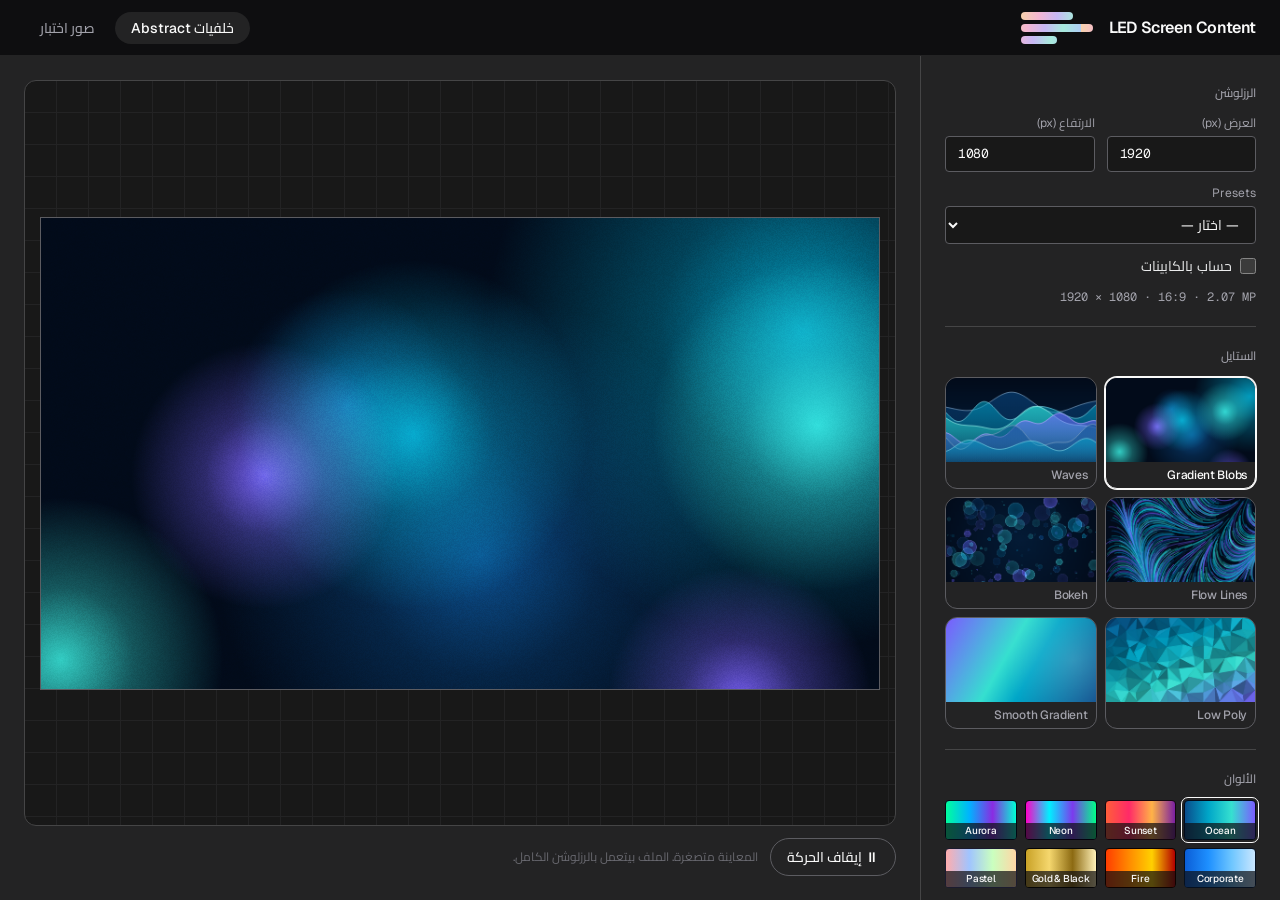
==== abstract.html @ a1a81a91 "Add home page with tool picker, and logo/text motion in videos New index.html in the console theme: " ====
<!doctype html>
<html lang="ar" dir="rtl">
<head>
  <meta charset="utf-8">
  <meta name="viewport" content="width=device-width, initial-scale=1">
  <title>LED Abstract Backgrounds</title>
  <meta name="description" content="خلفيات Abstract صور وفيديو لشاشات الإيفنتات بأي رزلوشن">
  <link rel="preconnect" href="https://fonts.googleapis.com">
  <link rel="preconnect" href="https://fonts.gstatic.com" crossorigin>
  <link rel="stylesheet" href="https://fonts.googleapis.com/css2?family=Almarai:wght@400;700;800&family=Cairo:wght@400;500;600;700;900&family=Geist:wght@400;500;600;700&family=Geist+Mono:wght@400;500&family=Montserrat:wght@400;700;900&family=Tajawal:wght@400;700;900&display=swap">
  <link rel="stylesheet" href="style.css">
</head>
<body>
  <header class="topbar">
    <a class="brand" href="index.html" aria-label="الصفحة الرئيسية">
      <h1>LED Screen Content</h1>
      <span class="aurora" aria-hidden="true"><i></i><i></i><i></i></span>
    </a>
    <nav class="tabs" aria-label="الأقسام">
      <a href="abstract.html" aria-current="page">خلفيات Abstract</a>
      <a href="test-pattern.html" id="otherTab">صور اختبار</a>
    </nav>
  </header>

  <main class="layout">
    <aside class="panel" id="controls">

      <section>
        <h2>الرزلوشن</h2>
        <div class="row">
          <label>العرض (px)<input type="number" id="w" min="1" step="1" value="1920"></label>
          <label>الارتفاع (px)<input type="number" id="h" min="1" step="1" value="1080"></label>
        </div>
        <label>Presets<select id="preset"></select></label>
        <label class="check"><input type="checkbox" id="cabOn"> حساب بالكابينات</label>
        <div id="cabFields" class="cab-fields" hidden>
          <div class="row">
            <label>عدد الأعمدة<input type="number" id="cabCols" min="1" value="12"></label>
            <label>عدد الصفوف<input type="number" id="cabRows" min="1" value="4"></label>
          </div>
          <div class="row">
            <label>عرض الكابينة (px)<input type="number" id="cabW" min="1" value="128"></label>
            <label>ارتفاع الكابينة (px)<input type="number" id="cabH" min="1" value="128"></label>
          </div>
        </div>
        <p class="meta" id="meta"></p>
        <p class="warn" id="warn" hidden></p>
      </section>

      <section>
        <h2>الستايل</h2>
        <div class="styles" id="styles"></div>
      </section>

      <section>
        <h2>الألوان</h2>
        <div class="palettes" id="palettes"></div>
        <div class="colors" id="colors" dir="ltr">
          <input type="color" data-i="0" aria-label="لون الخلفية" title="الخلفية">
          <input type="color" data-i="1" aria-label="لون 1">
          <input type="color" data-i="2" aria-label="لون 2">
          <input type="color" data-i="3" aria-label="لون 3">
          <input type="color" data-i="4" aria-label="لون 4">
        </div>
        <p class="note">أول لون هو الخلفية.</p>
      </section>

      <section>
        <h2>الشكل</h2>
        <button type="button" id="reseed" class="ghost wide">🎲 شكل جديد</button>
        <label>الكثافة
          <input type="range" id="density" min="0" max="1" step="0.05" value="0.5">
        </label>
        <label class="check"><input type="checkbox" id="grain" checked> Grain خفيف (بيقلل الـ banding على الشاشة)</label>
      </section>

      <section>
        <h2>لوجو الشركة</h2>
        <label class="drop" id="logoDrop">
          <input type="file" id="logoFile" accept=".svg,.png,.webp,.jpg,.jpeg,image/svg+xml,image/png,image/webp,image/jpeg">
          <span id="logoDropText">اختار ملف SVG أو PNG، أو اسحبه هنا</span>
        </label>
        <div id="logoControls" hidden>
          <div class="logo-head">
            <img id="logoThumb" alt="">
            <div class="grow">
              <div id="logoName" class="logo-name"></div>
              <div id="logoPx" class="note"></div>
            </div>
            <button type="button" id="logoRemove" class="ghost small">إزالة</button>
          </div>
          <p class="warn" id="logoWarn" hidden></p>
          <label>الحجم (من ارتفاع الشاشة) <output id="logoSizeOut"></output>
            <input type="range" id="logoSize" min="0.03" max="1" step="0.01" value="0.25">
          </label>
          <div class="pos-wrap">
            <div class="pos-grid" id="logoPos" dir="ltr" role="group" aria-label="مكان اللوجو">
              <button type="button" data-a="tl" aria-label="فوق شمال">↖</button>
              <button type="button" data-a="t" aria-label="فوق">↑</button>
              <button type="button" data-a="tr" aria-label="فوق يمين">↗</button>
              <button type="button" data-a="l" aria-label="شمال">←</button>
              <button type="button" data-a="c" aria-label="النص">●</button>
              <button type="button" data-a="r" aria-label="يمين">→</button>
              <button type="button" data-a="bl" aria-label="تحت شمال">↙</button>
              <button type="button" data-a="b" aria-label="تحت">↓</button>
              <button type="button" data-a="br" aria-label="تحت يمين">↘</button>
            </div>
            <p class="note">اختار مكان، أو اسحب اللوجو بالماوس على المعاينة.</p>
          </div>
          <label>البعد عن الحافة
            <input type="range" id="logoMargin" min="0" max="0.25" step="0.005" value="0.05">
          </label>
          <label>الشفافية
            <input type="range" id="logoOpacity" min="0.1" max="1" step="0.05" value="1">
          </label>
          <label>الحركة في الفيديو<select id="logoAnim"></select></label>
        </div>
      </section>

      <section>
        <h2>اسم الإيفنت</h2>
        <label>النص الرئيسي<input type="text" id="textTitle" maxlength="200" placeholder="مثال: ملتقى الابتكار 2026"></label>
        <label>سطر تاني (اختياري)<input type="text" id="textSub" maxlength="200" placeholder="مثال: القاهرة · 20 نوفمبر"></label>
        <div id="textOptions" hidden>
          <div class="row">
            <label>الخط<select id="textFont"></select></label>
            <label>السُمك
              <select id="textWeight">
                <option value="400">عادي</option>
                <option value="700" selected>Bold</option>
                <option value="900">Black</option>
              </select>
            </label>
          </div>
          <label>الحجم (من ارتفاع الشاشة) <output id="textSizeOut"></output>
            <input type="range" id="textSize" min="0.02" max="0.6" step="0.005" value="0.12">
          </label>
          <div class="pos-wrap">
            <div class="pos-grid" id="textPos" dir="ltr" role="group" aria-label="مكان النص">
              <button type="button" data-a="tl" aria-label="فوق شمال">↖</button>
              <button type="button" data-a="t" aria-label="فوق">↑</button>
              <button type="button" data-a="tr" aria-label="فوق يمين">↗</button>
              <button type="button" data-a="l" aria-label="شمال">←</button>
              <button type="button" data-a="c" aria-label="النص">●</button>
              <button type="button" data-a="r" aria-label="يمين">→</button>
              <button type="button" data-a="bl" aria-label="تحت شمال">↙</button>
              <button type="button" data-a="b" aria-label="تحت">↓</button>
              <button type="button" data-a="br" aria-label="تحت يمين">↘</button>
            </div>
            <p class="note">اختار مكان، أو اسحب النص بالماوس على المعاينة.</p>
          </div>
          <label>البعد عن الحافة
            <input type="range" id="textMargin" min="0" max="0.25" step="0.005" value="0.05">
          </label>
          <div class="row text-row">
            <label class="inline">اللون <input type="color" id="textColor" value="#ffffff"></label>
            <label class="check"><input type="checkbox" id="textShadow" checked> ظل خفيف</label>
          </div>
          <label>الحركة في الفيديو<select id="textAnim"></select></label>
          <p class="note">الحركة بتظهر في الفيديو وفي المعاينة وهي شغالة. الصورة PNG بتطلع من غير حركة.</p>
        </div>
      </section>

      <section>
        <h2>الحركة (للفيديو)</h2>
        <label>السرعة
          <input type="range" id="speed" min="1" max="4" step="1" value="1">
        </label>
        <div class="row">
          <label>المدة
            <select id="secs">
              <option value="10">10 ثواني</option>
              <option value="15">15 ثانية</option>
              <option value="30" selected>30 ثانية</option>
              <option value="60">60 ثانية</option>
            </select>
          </label>
          <label>FPS
            <select id="fps">
              <option>25</option>
              <option selected>30</option>
              <option>50</option>
              <option>60</option>
            </select>
          </label>
        </div>
        <p class="note">الفيديو بيلف loop من غير قطع: آخر فريم بيكمّل على أول فريم.</p>
      </section>

      <section class="actions">
        <button type="button" id="dlPng" class="primary">تحميل صورة PNG</button>
        <button type="button" id="dlMp4" class="primary alt">تحميل فيديو MP4</button>
        <p class="warn" id="logoWarnShort" hidden></p>
        <p class="note" id="videoInfo"></p>
        <div class="progress" id="progress" hidden>
          <div class="bar"><span id="bar"></span></div>
          <div class="row">
            <span id="progressText" class="grow"></span>
            <button type="button" id="cancel" class="ghost">إلغاء</button>
          </div>
        </div>
        <p class="status" id="status" role="status"></p>
      </section>
    </aside>

    <section class="stage">
      <div class="canvas-wrap" id="wrap">
        <canvas id="canvas" dir="ltr"></canvas>
      </div>
      <div class="stage-bar">
        <button type="button" id="play" class="ghost">⏸ إيقاف الحركة</button>
        <span class="hint" id="hint">المعاينة متصغرة. الملف بيتعمل بالرزلوشن الكامل.</span>
      </div>
    </section>
  </main>

  <script src="save.js"></script>
  <script src="vendor/mp4-muxer.js"></script>
  <script src="generators.js"></script>
  <script src="logo.js"></script>
  <script src="text.js"></script>
  <script src="anim.js"></script>
  <script src="video.js"></script>
  <script src="abstract.js"></script>
</body>
</html>
---- style.css ----
/* Midnight console theme: one dark-gray world, white as the only action colour,
   hairline borders for structure, and the aurora gradient as pure decoration. */
:root {
  /* colours */
  --color-console-charcoal: #232324;
  --color-bone-white: #fafafa;
  --color-true-black: #000000;
  --color-off-white: #ebeced;
  --color-mute-gray: #a1a1aa;
  --color-wire-gray: #5c5c61;
  --color-recess-black: #181818;
  --color-nav-ink: #0e0e10;
  --color-smoke: #454546;
  --color-ash: #696970;
  --gradient-aurora: linear-gradient(to right, #f6d1ac, #f3b5d2, #c7b8f5, #a7eadc, #afcdf6);

  /* type: Geist for Latin; Arabic glyphs fall back to Cairo */
  --font-sans: "Geist", "Cairo", Inter, system-ui, -apple-system, "Segoe UI", sans-serif;
  --font-mono: "Geist Mono", "Cairo", "JetBrains Mono", ui-monospace, Menlo, Consolas, monospace;
  --tracking: -0.025em;

  /* shape: closed radius scale 4 / 12 / 9999 */
  --radius-sm: 4px;
  --radius-card: 12px;
  --radius-pill: 9999px;
  --shadow-subtle: rgba(0, 0, 0, 0.1) 0px 1px 3px 0px, rgba(0, 0, 0, 0.1) 0px 1px 2px -1px;

  --nav-h: 56px;
  color-scheme: dark;
}

* { box-sizing: border-box; }

html, body { margin: 0; }

body {
  background: var(--color-console-charcoal);
  color: var(--color-bone-white);
  font-family: var(--font-sans);
  font-size: 14px;
  line-height: 20px;
  font-weight: 400;
  min-height: 100vh;
  -webkit-font-smoothing: antialiased;
}

/* Negative tracking only on Latin/numeric text: on Arabic it breaks letter joining. */
.latin, h1, output, .meta, .mono, input[type=number], .style-btn span, .pal-btn span, .pos-grid button {
  letter-spacing: var(--tracking);
  font-feature-settings: "ss01" on, "cv11" on;
}
.mono, .meta { font-family: var(--font-mono); letter-spacing: 0; }

/* ---------- navigation ---------- */
.topbar {
  position: sticky;
  top: 0;
  z-index: 10;
  display: flex;
  align-items: center;
  gap: 16px;
  height: var(--nav-h);
  padding: 0 24px;
  background: var(--color-nav-ink);
  border-bottom: 1px solid var(--color-console-charcoal);
}
.topbar h1 {
  margin: 0;
  font-size: 16px;
  line-height: 24px;
  font-weight: 600;
  white-space: nowrap;
}

/* the one decorative splash of colour: fragmented aurora bars */
.aurora { display: flex; flex-direction: column; gap: 4px; width: 72px; flex: none; }
.aurora i { display: block; height: 8px; border-radius: var(--radius-pill); background: var(--gradient-aurora); background-size: 72px 8px; }
.aurora i:nth-child(1) { width: 52px; }
.aurora i:nth-child(2) { width: 72px; margin-inline-start: 12px; background-position: -12px 0; }
.aurora i:nth-child(3) { width: 36px; margin-inline-start: 24px; background-position: -24px 0; }
[dir=rtl] .aurora i:nth-child(2) { margin-inline-start: 0; margin-inline-end: 12px; }
[dir=rtl] .aurora i:nth-child(3) { margin-inline-start: 0; margin-inline-end: 24px; }
.aurora { direction: ltr; }

.tabs { display: flex; gap: 4px; margin-inline-start: auto; }
.tabs a {
  color: var(--color-mute-gray);
  text-decoration: none;
  padding: 6px 16px;
  border-radius: var(--radius-pill);
  font-size: 14px;
  font-weight: 500;
}
.tabs a:hover { color: var(--color-bone-white); }
.tabs a[aria-current="page"] { color: var(--color-bone-white); background: var(--color-console-charcoal); }
.tabs a:focus-visible { outline: 1px solid var(--color-bone-white); outline-offset: 2px; }

/* ---------- layout ---------- */
.layout {
  display: grid;
  grid-template-columns: 360px 1fr;
  min-height: calc(100vh - var(--nav-h));
}

.panel {
  border-inline-end: 1px solid var(--color-smoke);
  padding: 8px 24px 32px;
  overflow-y: auto;
  max-height: calc(100vh - var(--nav-h));
  position: sticky;
  top: var(--nav-h);
}

section { padding: 20px 0; border-bottom: 1px solid var(--color-smoke); }
section:last-child { border-bottom: 0; }

h2 {
  margin: 0 0 12px;
  font-size: 12px;
  line-height: 18px;
  font-weight: 500;
  color: var(--color-mute-gray);
}
h3 { margin: 20px 0 8px; font-size: 12px; line-height: 18px; color: var(--color-mute-gray); font-weight: 500; }

label { display: block; font-size: 12px; line-height: 18px; color: var(--color-mute-gray); margin-bottom: 12px; }

/* ---------- inputs: recessed into the canvas ---------- */
input[type=number], input[type=text], select {
  display: block;
  width: 100%;
  margin-top: 4px;
  padding: 8px 12px;
  background: var(--color-recess-black);
  color: var(--color-bone-white);
  border: 1px solid var(--color-wire-gray);
  border-radius: var(--radius-sm);
  font: inherit;
  font-size: 14px;
}
input::placeholder { color: var(--color-ash); }
input[type=number] { direction: ltr; text-align: left; font-family: var(--font-mono); font-size: 13px; }
input:focus, select:focus { outline: none; border-color: var(--color-bone-white); }
button:focus-visible, .seg input:focus-visible + span { outline: 1px solid var(--color-bone-white); outline-offset: 2px; }
input:disabled, select:disabled { opacity: .5; }

input[type=range] { width: 100%; margin-top: 8px; accent-color: var(--color-bone-white); }
input[type=range]:disabled { opacity: .35; }
input[type=color] {
  width: 44px; height: 32px; padding: 2px;
  border: 1px solid var(--color-wire-gray);
  border-radius: var(--radius-sm);
  background: var(--color-recess-black);
  cursor: pointer;
}

.row { display: flex; gap: 12px; }
.row > label { flex: 1; }
.row.btns { flex-wrap: wrap; gap: 8px; }
.row.btns input { margin-top: 0; min-width: 0; }
.grow { flex: 1; }

.check { display: flex; align-items: center; gap: 8px; color: var(--color-off-white); cursor: pointer; font-size: 14px; line-height: 20px; }
.check input { margin: 0; accent-color: var(--color-bone-white); width: 16px; height: 16px; }
h2 .check { color: var(--color-mute-gray); font-size: 12px; margin: 0; }
input.tiny { display: inline-block; width: 72px; margin: 0; padding: 4px 8px; }

.inline { display: flex; align-items: center; gap: 12px; margin-top: 12px; }

.cab-fields { transition: opacity .15s; }
.cab-fields.off { opacity: .4; pointer-events: none; }

/* segmented choice (test-pattern backgrounds) */
.seg { display: flex; flex-wrap: wrap; gap: 8px; }
.seg label { margin: 0; }
.seg input { position: absolute; opacity: 0; pointer-events: none; }
.seg span {
  display: inline-block;
  padding: 4px 12px;
  border: 1px solid var(--color-wire-gray);
  border-radius: var(--radius-pill);
  color: var(--color-off-white);
  cursor: pointer;
  font-size: 13px;
}
.seg input:checked + span { background: var(--color-bone-white); border-color: var(--color-bone-white); color: var(--color-true-black); font-weight: 500; }

/* ---------- buttons: pills only ---------- */
button {
  font: inherit;
  font-size: 14px;
  font-weight: 500;
  border-radius: var(--radius-pill);
  padding: 8px 16px;
  cursor: pointer;
  border: 1px solid var(--color-wire-gray);
  background: transparent;
  color: var(--color-bone-white);
}
button:disabled { opacity: .4; cursor: not-allowed; }
button.ghost:hover:not(:disabled) { border-color: var(--color-bone-white); }

button.primary {
  width: 100%;
  padding: 10px 20px;
  background: var(--color-bone-white);
  border-color: var(--color-bone-white);
  color: var(--color-nav-ink);
  box-shadow: var(--shadow-subtle);
}
button.primary.alt {
  margin-top: 8px;
  background: transparent;
  border-color: var(--color-wire-gray);
  color: var(--color-bone-white);
  box-shadow: none;
}
button.primary.alt:hover:not(:disabled) { border-color: var(--color-bone-white); }
.actions .ghost { width: 100%; margin-top: 8px; }
button.wide { width: 100%; margin-bottom: 12px; }
button.small { padding: 4px 12px; font-size: 12px; }

/* full-field colour buttons are content, not chrome: they keep their colours */
.swatches { display: flex; gap: 8px; direction: ltr; }
.swatches button {
  flex: 1;
  padding: 8px 0;
  font-family: var(--font-mono);
  background: var(--c);
  color: var(--color-true-black);
  border-color: var(--color-wire-gray);
}
.swatches button[data-color="#0000ff"],
.swatches button[data-color="#000000"] { color: var(--color-bone-white); }

/* ---------- feedback: weight and contrast, no signal colours ---------- */
.meta { margin: 4px 0 0; color: var(--color-mute-gray); direction: ltr; text-align: right; font-size: 12px; line-height: 18px; }
.note { color: var(--color-ash); font-size: 12px; line-height: 18px; margin: 8px 0 0; }
.warn {
  margin: 12px 0 0;
  padding: 8px 12px;
  background: var(--color-recess-black);
  border: 1px solid var(--color-wire-gray);
  border-radius: var(--radius-sm);
  color: var(--color-off-white);
  font-size: 12px;
  line-height: 18px;
}
.warn.err { border-color: var(--color-bone-white); color: var(--color-bone-white); font-weight: 600; }
.status { min-height: 18px; margin: 12px 0 0; color: var(--color-mute-gray); font-size: 12px; line-height: 18px; word-break: break-all; }
.status.err { color: var(--color-bone-white); font-weight: 600; }

/* ---------- stage with blueprint grid ---------- */
.stage {
  padding: 24px;
  display: flex;
  flex-direction: column;
  min-width: 0;
}
.canvas-wrap {
  flex: 1;
  display: flex;
  align-items: center;
  justify-content: center;
  background-color: var(--color-recess-black);
  background-image:
    linear-gradient(var(--color-console-charcoal) 1px, transparent 1px),
    linear-gradient(90deg, var(--color-console-charcoal) 1px, transparent 1px);
  background-size: 32px 32px;
  background-position: -1px -1px;
  border: 1px solid var(--color-smoke);
  border-radius: var(--radius-card);
  padding: 16px;
  min-height: 300px;
}
canvas {
  display: block;
  max-width: 100%;
  max-height: calc(100vh - 180px);
  width: auto;
  height: auto;
  outline: 1px solid var(--color-wire-gray);
}
#wrap canvas { max-width: none; max-height: none; }
.hint { color: var(--color-ash); font-size: 12px; line-height: 18px; margin: 12px 0 0; text-align: center; }
.stage-bar { display: flex; align-items: center; gap: 12px; margin-top: 12px; flex-wrap: wrap; }
.stage-bar .hint { margin: 0; text-align: start; }

/* ---------- abstract page ---------- */
.styles { display: grid; grid-template-columns: 1fr 1fr; gap: 8px; }
.style-btn {
  padding: 0;
  overflow: hidden;
  display: flex;
  flex-direction: column;
  border: 1px solid var(--color-wire-gray);
  border-radius: var(--radius-card);
  background: var(--color-console-charcoal);
}
.style-btn canvas { display: block; width: 100%; height: auto; aspect-ratio: 16 / 9; outline: none; max-height: none; }
.style-btn span { padding: 4px 8px; font-size: 12px; line-height: 18px; text-align: center; color: var(--color-mute-gray); }
.style-btn:hover:not(:disabled) { border-color: var(--color-mute-gray); }
.style-btn[aria-pressed="true"] { border-color: var(--color-bone-white); box-shadow: 0 0 0 1px var(--color-bone-white); }
.style-btn[aria-pressed="true"] span { color: var(--color-bone-white); font-weight: 500; }

.palettes { display: grid; grid-template-columns: repeat(4, 1fr); gap: 8px; }
.pal-btn {
  height: 40px;
  padding: 0;
  border: 1px solid;
  border-radius: var(--radius-sm);
  position: relative;
  overflow: hidden;
}
.pal-btn span {
  position: absolute;
  inset: auto 0 0 0;
  font-size: 10px;
  line-height: 16px;
  font-weight: 500;
  background: rgba(14, 14, 16, .7);
  color: var(--color-bone-white);
}
.pal-btn[aria-pressed="true"] { outline: 1px solid var(--color-bone-white); outline-offset: 2px; }
.colors { display: flex; gap: 8px; margin-top: 12px; }
.colors input { flex: 1; width: auto; height: 32px; }
.colors input:first-child { flex: 1.4; }

.progress { margin-top: 12px; }
.progress .bar { height: 8px; background: var(--color-recess-black); border: 1px solid var(--color-wire-gray); border-radius: var(--radius-pill); overflow: hidden; }
.progress .bar span { display: block; height: 100%; width: 0; background: var(--color-bone-white); transition: width .2s; }
.progress .row { align-items: center; margin-top: 8px; font-size: 12px; color: var(--color-mute-gray); }
.progress .ghost { width: auto; margin: 0; padding: 4px 12px; }

/* ---------- logo & text overlays ---------- */
.drop {
  display: block;
  position: relative;
  border: 1px dashed var(--color-wire-gray);
  border-radius: var(--radius-card);
  background: var(--color-recess-black);
  padding: 16px 12px;
  text-align: center;
  color: var(--color-off-white);
  font-size: 14px;
  cursor: pointer;
  margin-bottom: 12px;
}
.drop:hover, .drop.over { border-color: var(--color-bone-white); }
.drop input { position: absolute; inset: 0; opacity: 0; cursor: pointer; width: 100%; }
.drop:focus-within { outline: 1px solid var(--color-bone-white); outline-offset: 2px; }
.logo-head { display: flex; align-items: center; gap: 12px; margin-bottom: 12px; }
.logo-head img {
  width: 56px; height: 40px; object-fit: contain;
  background: repeating-conic-gradient(var(--color-smoke) 0% 25%, var(--color-console-charcoal) 0% 50%) 50% / 8px 8px;
  border-radius: var(--radius-sm);
  border: 1px solid var(--color-wire-gray);
}
.logo-name { font-size: 13px; line-height: 20px; word-break: break-all; }
output { color: var(--color-bone-white); direction: ltr; unicode-bidi: isolate; font-family: var(--font-mono); font-size: 12px; }

.pos-wrap { display: flex; gap: 12px; align-items: center; margin-bottom: 12px; }
.pos-grid { display: grid; grid-template-columns: repeat(3, 32px); gap: 4px; flex: none; }
.pos-grid button {
  padding: 0;
  height: 28px;
  font-size: 13px;
  line-height: 1;
  border-radius: var(--radius-sm);
  color: var(--color-mute-gray);
  background: var(--color-recess-black);
}
.pos-grid button:hover { color: var(--color-bone-white); border-color: var(--color-mute-gray); }
.pos-grid button[aria-pressed="true"] { background: var(--color-bone-white); border-color: var(--color-bone-white); color: var(--color-true-black); }

#canvas.logo-hover { cursor: grab; }
#canvas.logo-drag { cursor: grabbing; }
#canvas.has-logo { touch-action: none; }
.text-row { align-items: center; justify-content: space-between; }
.text-row label { flex: none; margin: 0; }

[hidden] { display: none !important; }

/* ---------- phone ---------- */
@media (max-width: 820px) {
  .topbar { padding: 0 16px; gap: 12px; }
  .aurora { display: none; }
  .layout { grid-template-columns: 1fr; }
  .panel { position: static; max-height: none; border-inline-end: 0; border-bottom: 1px solid var(--color-smoke); padding: 8px 16px 16px; }
  .stage { padding: 16px; order: -1; }
  .canvas-wrap { min-height: 180px; padding: 8px; }
  canvas { max-height: 50vh; }
}
@media (max-width: 420px) {
  .topbar h1 { font-size: 14px; }
  .tabs a { padding: 6px 10px; font-size: 13px; }
}

/* ---------- brand link (all pages) ---------- */
.brand { display: flex; align-items: center; gap: 16px; color: inherit; text-decoration: none; }
.brand:focus-visible { outline: 1px solid var(--color-bone-white); outline-offset: 4px; border-radius: var(--radius-sm); }

/* ---------- link pills ---------- */
.pill {
  display: inline-flex;
  align-items: center;
  justify-content: center;
  padding: 10px 20px;
  border-radius: var(--radius-pill);
  border: 1px solid var(--color-wire-gray);
  font-size: 14px;
  line-height: 20px;
  font-weight: 500;
  text-decoration: none;
  color: var(--color-bone-white);
  white-space: nowrap;
}
.pill:focus-visible { outline: 1px solid var(--color-bone-white); outline-offset: 2px; }
.pill-primary { background: var(--color-bone-white); border-color: var(--color-bone-white); color: var(--color-nav-ink); box-shadow: var(--shadow-subtle); }
.pill-ghost { background: transparent; }
.pill-ghost:hover { border-color: var(--color-bone-white); }
.pill-sm { padding: 8px 16px; }

/* ---------- home page ---------- */
.home .tabs { margin-inline-start: auto; }
.container { max-width: 1200px; margin: 0 auto; padding: 0 24px; }

.hero {
  border-bottom: 1px solid var(--color-smoke);
  background-color: var(--color-console-charcoal);
  background-image:
    linear-gradient(rgba(92, 92, 97, .22) 1px, transparent 1px),
    linear-gradient(90deg, rgba(92, 92, 97, .22) 1px, transparent 1px);
  background-size: 48px 48px;
  background-position: center -1px;
}
.hero-inner {
  display: grid;
  grid-template-columns: 1.15fr 1fr;
  gap: 48px;
  align-items: center;
  padding-top: 112px;
  padding-bottom: 112px;
}
.eyebrow { margin: 0 0 16px; font-size: 13px; line-height: 20px; color: var(--color-mute-gray); direction: ltr; text-align: right; }
.hero-title {
  margin: 0;
  font-size: 48px;
  line-height: 64px;
  font-weight: 600;
  color: var(--color-bone-white);
}
.lede { margin: 20px 0 0; max-width: 560px; font-size: 18px; line-height: 30px; color: var(--color-mute-gray); }
.cta-row { display: flex; gap: 12px; margin-top: 32px; flex-wrap: wrap; }

.hero-art { direction: ltr; }
.bars { display: flex; flex-direction: column; gap: 12px; }
.bars i {
  display: block;
  height: 8px;
  width: var(--w);
  margin-left: var(--o);
  border-radius: var(--radius-pill);
  background: var(--gradient-aurora);
}
.art-label { margin: 24px 0 0; font-size: 13px; line-height: 20px; color: var(--color-ash); }

.section { padding-top: 80px; padding-bottom: 16px; }
.section-head { margin-bottom: 32px; }
.section-title { margin: 0; font-size: 32px; line-height: 44px; font-weight: 600; color: var(--color-bone-white); }
.section-sub { margin: 8px 0 0; font-size: 16px; line-height: 24px; color: var(--color-mute-gray); }

.tool-grid { display: grid; grid-template-columns: 1fr 1fr; gap: 24px; }
.tool-card {
  display: flex;
  flex-direction: column;
  border: 1px solid var(--color-wire-gray);
  border-radius: var(--radius-card);
  background: var(--color-console-charcoal);
  color: inherit;
  text-decoration: none;
  overflow: hidden;
  transition: border-color .15s;
}
.tool-card:hover { border-color: var(--color-bone-white); }
.tool-card:focus-visible { outline: 1px solid var(--color-bone-white); outline-offset: 4px; }
.tool-preview {
  display: block;
  width: 100%;
  height: auto;
  max-height: none;
  aspect-ratio: 800 / 340;
  outline: none;
  border-bottom: 1px solid var(--color-wire-gray);
}
.tool-body { display: flex; flex-direction: column; align-items: flex-start; gap: 12px; padding: 24px; flex: 1; }
.tag {
  padding: 2px 8px;
  border: 1px solid var(--color-wire-gray);
  border-radius: var(--radius-sm);
  font-size: 12px;
  line-height: 18px;
  color: var(--color-mute-gray);
}
.tool-body h3 { margin: 4px 0 0; font-size: 20px; line-height: 28px; font-weight: 600; }
.tool-body p { margin: 0; font-size: 14px; line-height: 22px; color: var(--color-mute-gray); }
.feats { margin: 0 0 8px; padding: 0; list-style: none; display: flex; flex-direction: column; gap: 8px; flex: 1; }
.feats li { position: relative; padding-inline-start: 20px; font-size: 14px; line-height: 20px; color: var(--color-off-white); }
.feats li::before {
  content: "";
  position: absolute;
  inset-inline-start: 0;
  top: 7px;
  width: 8px;
  height: 6px;
  border: 1.5px solid var(--color-mute-gray);
  border-radius: 1px;
}

.steps { margin: 0; padding: 0; list-style: none; display: grid; grid-template-columns: repeat(3, 1fr); gap: 24px; }
.step {
  padding: 24px;
  border: 1px solid var(--color-wire-gray);
  border-radius: var(--radius-card);
}
.step-num { display: block; font-size: 40px; line-height: 40px; letter-spacing: -0.08em; color: var(--color-bone-white); direction: ltr; text-align: right; }
.step h3 { margin: 20px 0 8px; font-size: 18px; line-height: 28px; font-weight: 600; }
.step p { margin: 0; font-size: 14px; line-height: 22px; color: var(--color-mute-gray); }

.stats { margin: 0; display: grid; grid-template-columns: repeat(3, 1fr); border-top: 1px solid var(--color-smoke); border-bottom: 1px solid var(--color-smoke); }
.stat { padding: 32px 24px; }
.stat + .stat { border-inline-start: 1px solid var(--color-smoke); }
.stat-num { font-size: 60px; line-height: 64px; letter-spacing: -0.08em; color: var(--color-bone-white); direction: ltr; text-align: right; }
.stat dd { margin: 12px 0 0; font-size: 14px; line-height: 20px; color: var(--color-mute-gray); }

.site-footer { margin-top: 80px; border-top: 1px solid var(--color-smoke); }
.footer-inner { display: flex; justify-content: space-between; gap: 16px; flex-wrap: wrap; padding-top: 24px; padding-bottom: 32px; font-size: 12px; line-height: 18px; color: var(--color-ash); }

@media (max-width: 900px) {
  .hero-inner { grid-template-columns: 1fr; padding-top: 64px; padding-bottom: 64px; gap: 40px; }
  .hero-title { font-size: 36px; line-height: 50px; }
  .tool-grid, .steps { grid-template-columns: 1fr; }
}
@media (max-width: 600px) {
  .container { padding: 0 16px; }
  .home .tabs { display: none; }
  .nav-cta { margin-inline-start: auto; }
  .hero-title { font-size: 30px; line-height: 44px; }
  .lede { font-size: 16px; line-height: 26px; }
  .section { padding-top: 64px; }
  .section-title { font-size: 26px; line-height: 36px; }
  .stats { grid-template-columns: 1fr; }
  .stat + .stat { border-inline-start: 0; border-top: 1px solid var(--color-smoke); }
  .stat-num { font-size: 48px; line-height: 52px; }
}
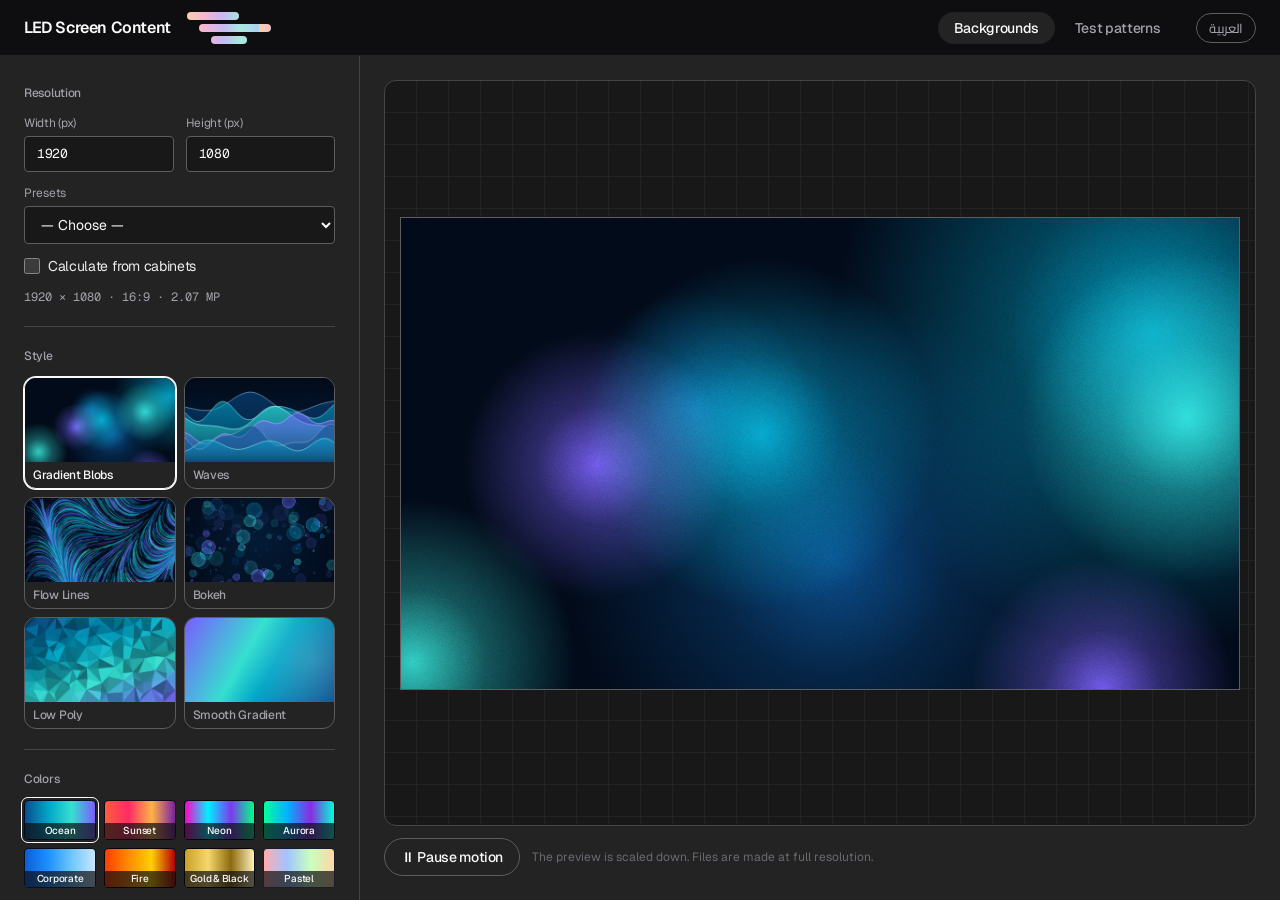
==== commit b488d9b8: "Make English the default language, with an Arabic toggle All three pages now ship in English, with a" ====
--- a/abstract.html
+++ b/abstract.html
@@ -1,10 +1,11 @@
 <!doctype html>
-<html lang="ar" dir="rtl">
+<html lang="en" dir="ltr">
 <head>
   <meta charset="utf-8">
   <meta name="viewport" content="width=device-width, initial-scale=1">
-  <title>LED Abstract Backgrounds</title>
-  <meta name="description" content="خلفيات Abstract صور وفيديو لشاشات الإيفنتات بأي رزلوشن">
+  <title data-i18n="ab.docTitle">LED Abstract Backgrounds</title>
+  <meta name="description" data-i18n-content="ab.desc" content="Abstract background images and videos for event screens at any resolution.">
+  <script src="i18n.js"></script>
   <link rel="preconnect" href="https://fonts.googleapis.com">
   <link rel="preconnect" href="https://fonts.gstatic.com" crossorigin>
   <link rel="stylesheet" href="https://fonts.googleapis.com/css2?family=Almarai:wght@400;700;800&family=Cairo:wght@400;500;600;700;900&family=Geist:wght@400;500;600;700&family=Geist+Mono:wght@400;500&family=Montserrat:wght@400;700;900&family=Tajawal:wght@400;700;900&display=swap">
@@ -12,35 +13,36 @@
 </head>
 <body>
   <header class="topbar">
-    <a class="brand" href="index.html" aria-label="الصفحة الرئيسية">
+    <a class="brand" href="index.html" aria-label="Home" data-i18n-aria="nav.home">
       <h1>LED Screen Content</h1>
       <span class="aurora" aria-hidden="true"><i></i><i></i><i></i></span>
     </a>
-    <nav class="tabs" aria-label="الأقسام">
-      <a href="abstract.html" aria-current="page">خلفيات Abstract</a>
-      <a href="test-pattern.html" id="otherTab">صور اختبار</a>
+    <nav class="tabs" aria-label="Sections" data-i18n-aria="nav.sections">
+      <a href="abstract.html" aria-current="page" data-i18n="nav.abstract">Backgrounds</a>
+      <a href="test-pattern.html" id="otherTab" data-i18n="nav.test">Test patterns</a>
     </nav>
+    <button type="button" class="lang-toggle" data-lang-toggle data-i18n="lang.toggle" data-i18n-aria="lang.toggleAria" aria-label="Switch to Arabic">العربية</button>
   </header>
 
   <main class="layout">
     <aside class="panel" id="controls">
 
       <section>
-        <h2>الرزلوشن</h2>
+        <h2 data-i18n="res.title">Resolution</h2>
         <div class="row">
-          <label>العرض (px)<input type="number" id="w" min="1" step="1" value="1920"></label>
-          <label>الارتفاع (px)<input type="number" id="h" min="1" step="1" value="1080"></label>
-        </div>
-        <label>Presets<select id="preset"></select></label>
-        <label class="check"><input type="checkbox" id="cabOn"> حساب بالكابينات</label>
+          <label><span data-i18n="res.w">Width (px)</span><input type="number" id="w" min="1" step="1" value="1920"></label>
+          <label><span data-i18n="res.h">Height (px)</span><input type="number" id="h" min="1" step="1" value="1080"></label>
+        </div>
+        <label><span data-i18n="res.presets">Presets</span><select id="preset"></select></label>
+        <label class="check"><input type="checkbox" id="cabOn"> <span data-i18n="res.cab">Calculate from cabinets</span></label>
         <div id="cabFields" class="cab-fields" hidden>
           <div class="row">
-            <label>عدد الأعمدة<input type="number" id="cabCols" min="1" value="12"></label>
-            <label>عدد الصفوف<input type="number" id="cabRows" min="1" value="4"></label>
-          </div>
-          <div class="row">
-            <label>عرض الكابينة (px)<input type="number" id="cabW" min="1" value="128"></label>
-            <label>ارتفاع الكابينة (px)<input type="number" id="cabH" min="1" value="128"></label>
+            <label><span data-i18n="cab.cols">Columns</span><input type="number" id="cabCols" min="1" value="12"></label>
+            <label><span data-i18n="cab.rows">Rows</span><input type="number" id="cabRows" min="1" value="4"></label>
+          </div>
+          <div class="row">
+            <label><span data-i18n="cab.w">Cabinet width (px)</span><input type="number" id="cabW" min="1" value="128"></label>
+            <label><span data-i18n="cab.h">Cabinet height (px)</span><input type="number" id="cabH" min="1" value="128"></label>
           </div>
         </div>
         <p class="meta" id="meta"></p>
@@ -48,37 +50,37 @@
       </section>
 
       <section>
-        <h2>الستايل</h2>
+        <h2 data-i18n="ab.style">Style</h2>
         <div class="styles" id="styles"></div>
       </section>
 
       <section>
-        <h2>الألوان</h2>
+        <h2 data-i18n="ab.colors">Colors</h2>
         <div class="palettes" id="palettes"></div>
         <div class="colors" id="colors" dir="ltr">
-          <input type="color" data-i="0" aria-label="لون الخلفية" title="الخلفية">
-          <input type="color" data-i="1" aria-label="لون 1">
-          <input type="color" data-i="2" aria-label="لون 2">
-          <input type="color" data-i="3" aria-label="لون 3">
-          <input type="color" data-i="4" aria-label="لون 4">
-        </div>
-        <p class="note">أول لون هو الخلفية.</p>
-      </section>
-
-      <section>
-        <h2>الشكل</h2>
-        <button type="button" id="reseed" class="ghost wide">🎲 شكل جديد</button>
-        <label>الكثافة
+          <input type="color" data-i="0" aria-label="Background color" data-i18n-aria="ab.colorBg">
+          <input type="color" data-i="1" aria-label="Color 1" data-i18n-aria="ab.color1">
+          <input type="color" data-i="2" aria-label="Color 2" data-i18n-aria="ab.color2">
+          <input type="color" data-i="3" aria-label="Color 3" data-i18n-aria="ab.color3">
+          <input type="color" data-i="4" aria-label="Color 4" data-i18n-aria="ab.color4">
+        </div>
+        <p class="note" data-i18n="ab.firstBg">The first color is the background.</p>
+      </section>
+
+      <section>
+        <h2 data-i18n="ab.shape">Shape</h2>
+        <button type="button" id="reseed" class="ghost wide" data-i18n="ab.reseed">🎲 New layout</button>
+        <label><span data-i18n="ab.density">Density</span>
           <input type="range" id="density" min="0" max="1" step="0.05" value="0.5">
         </label>
-        <label class="check"><input type="checkbox" id="grain" checked> Grain خفيف (بيقلل الـ banding على الشاشة)</label>
-      </section>
-
-      <section>
-        <h2>لوجو الشركة</h2>
+        <label class="check"><input type="checkbox" id="grain" checked> <span data-i18n="ab.grain">Light grain (reduces banding on the screen)</span></label>
+      </section>
+
+      <section>
+        <h2 data-i18n="ab.logo">Company logo</h2>
         <label class="drop" id="logoDrop">
           <input type="file" id="logoFile" accept=".svg,.png,.webp,.jpg,.jpeg,image/svg+xml,image/png,image/webp,image/jpeg">
-          <span id="logoDropText">اختار ملف SVG أو PNG، أو اسحبه هنا</span>
+          <span id="logoDropText">Choose an SVG or PNG file, or drop it here</span>
         </label>
         <div id="logoControls" hidden>
           <div class="logo-head">
@@ -87,92 +89,92 @@
               <div id="logoName" class="logo-name"></div>
               <div id="logoPx" class="note"></div>
             </div>
-            <button type="button" id="logoRemove" class="ghost small">إزالة</button>
+            <button type="button" id="logoRemove" class="ghost small" data-i18n="ab.remove">Remove</button>
           </div>
           <p class="warn" id="logoWarn" hidden></p>
-          <label>الحجم (من ارتفاع الشاشة) <output id="logoSizeOut"></output>
+          <label><span data-i18n="ab.sizeOfH">Size (of screen height)</span> <output id="logoSizeOut"></output>
             <input type="range" id="logoSize" min="0.03" max="1" step="0.01" value="0.25">
           </label>
           <div class="pos-wrap">
-            <div class="pos-grid" id="logoPos" dir="ltr" role="group" aria-label="مكان اللوجو">
-              <button type="button" data-a="tl" aria-label="فوق شمال">↖</button>
-              <button type="button" data-a="t" aria-label="فوق">↑</button>
-              <button type="button" data-a="tr" aria-label="فوق يمين">↗</button>
-              <button type="button" data-a="l" aria-label="شمال">←</button>
-              <button type="button" data-a="c" aria-label="النص">●</button>
-              <button type="button" data-a="r" aria-label="يمين">→</button>
-              <button type="button" data-a="bl" aria-label="تحت شمال">↙</button>
-              <button type="button" data-a="b" aria-label="تحت">↓</button>
-              <button type="button" data-a="br" aria-label="تحت يمين">↘</button>
+            <div class="pos-grid" id="logoPos" dir="ltr" role="group" aria-label="Logo position" data-i18n-aria="ab.logoPos">
+              <button type="button" data-a="tl" aria-label="Top left" data-i18n-aria="pos.tl">↖</button>
+              <button type="button" data-a="t" aria-label="Top" data-i18n-aria="pos.t">↑</button>
+              <button type="button" data-a="tr" aria-label="Top right" data-i18n-aria="pos.tr">↗</button>
+              <button type="button" data-a="l" aria-label="Left" data-i18n-aria="pos.l">←</button>
+              <button type="button" data-a="c" aria-label="Center" data-i18n-aria="pos.c">●</button>
+              <button type="button" data-a="r" aria-label="Right" data-i18n-aria="pos.r">→</button>
+              <button type="button" data-a="bl" aria-label="Bottom left" data-i18n-aria="pos.bl">↙</button>
+              <button type="button" data-a="b" aria-label="Bottom" data-i18n-aria="pos.b">↓</button>
+              <button type="button" data-a="br" aria-label="Bottom right" data-i18n-aria="pos.br">↘</button>
             </div>
-            <p class="note">اختار مكان، أو اسحب اللوجو بالماوس على المعاينة.</p>
-          </div>
-          <label>البعد عن الحافة
+            <p class="note" data-i18n="ab.logoDragHint">Pick a position, or drag the logo on the preview.</p>
+          </div>
+          <label><span data-i18n="ab.margin">Distance from edge</span>
             <input type="range" id="logoMargin" min="0" max="0.25" step="0.005" value="0.05">
           </label>
-          <label>الشفافية
+          <label><span data-i18n="ab.opacity">Opacity</span>
             <input type="range" id="logoOpacity" min="0.1" max="1" step="0.05" value="1">
           </label>
-          <label>الحركة في الفيديو<select id="logoAnim"></select></label>
-        </div>
-      </section>
-
-      <section>
-        <h2>اسم الإيفنت</h2>
-        <label>النص الرئيسي<input type="text" id="textTitle" maxlength="200" placeholder="مثال: ملتقى الابتكار 2026"></label>
-        <label>سطر تاني (اختياري)<input type="text" id="textSub" maxlength="200" placeholder="مثال: القاهرة · 20 نوفمبر"></label>
+          <label><span data-i18n="ab.motion">Motion in video</span><select id="logoAnim"></select></label>
+        </div>
+      </section>
+
+      <section>
+        <h2 data-i18n="ab.event">Event name</h2>
+        <label><span data-i18n="ab.mainText">Main text</span><input type="text" id="textTitle" maxlength="200" placeholder="e.g. Innovation Summit 2026" data-i18n-ph="ab.mainPh"></label>
+        <label><span data-i18n="ab.sub">Second line (optional)</span><input type="text" id="textSub" maxlength="200" placeholder="e.g. Cairo · 20 November" data-i18n-ph="ab.subPh"></label>
         <div id="textOptions" hidden>
           <div class="row">
-            <label>الخط<select id="textFont"></select></label>
-            <label>السُمك
+            <label><span data-i18n="ab.font">Font</span><select id="textFont"></select></label>
+            <label><span data-i18n="ab.weight">Weight</span>
               <select id="textWeight">
-                <option value="400">عادي</option>
+                <option value="400" data-i18n="ab.wRegular">Regular</option>
                 <option value="700" selected>Bold</option>
                 <option value="900">Black</option>
               </select>
             </label>
           </div>
-          <label>الحجم (من ارتفاع الشاشة) <output id="textSizeOut"></output>
+          <label><span data-i18n="ab.sizeOfH">Size (of screen height)</span> <output id="textSizeOut"></output>
             <input type="range" id="textSize" min="0.02" max="0.6" step="0.005" value="0.12">
           </label>
           <div class="pos-wrap">
-            <div class="pos-grid" id="textPos" dir="ltr" role="group" aria-label="مكان النص">
-              <button type="button" data-a="tl" aria-label="فوق شمال">↖</button>
-              <button type="button" data-a="t" aria-label="فوق">↑</button>
-              <button type="button" data-a="tr" aria-label="فوق يمين">↗</button>
-              <button type="button" data-a="l" aria-label="شمال">←</button>
-              <button type="button" data-a="c" aria-label="النص">●</button>
-              <button type="button" data-a="r" aria-label="يمين">→</button>
-              <button type="button" data-a="bl" aria-label="تحت شمال">↙</button>
-              <button type="button" data-a="b" aria-label="تحت">↓</button>
-              <button type="button" data-a="br" aria-label="تحت يمين">↘</button>
+            <div class="pos-grid" id="textPos" dir="ltr" role="group" aria-label="Text position" data-i18n-aria="ab.textPos">
+              <button type="button" data-a="tl" aria-label="Top left" data-i18n-aria="pos.tl">↖</button>
+              <button type="button" data-a="t" aria-label="Top" data-i18n-aria="pos.t">↑</button>
+              <button type="button" data-a="tr" aria-label="Top right" data-i18n-aria="pos.tr">↗</button>
+              <button type="button" data-a="l" aria-label="Left" data-i18n-aria="pos.l">←</button>
+              <button type="button" data-a="c" aria-label="Center" data-i18n-aria="pos.c">●</button>
+              <button type="button" data-a="r" aria-label="Right" data-i18n-aria="pos.r">→</button>
+              <button type="button" data-a="bl" aria-label="Bottom left" data-i18n-aria="pos.bl">↙</button>
+              <button type="button" data-a="b" aria-label="Bottom" data-i18n-aria="pos.b">↓</button>
+              <button type="button" data-a="br" aria-label="Bottom right" data-i18n-aria="pos.br">↘</button>
             </div>
-            <p class="note">اختار مكان، أو اسحب النص بالماوس على المعاينة.</p>
-          </div>
-          <label>البعد عن الحافة
+            <p class="note" data-i18n="ab.textDragHint">Pick a position, or drag the text on the preview.</p>
+          </div>
+          <label><span data-i18n="ab.margin">Distance from edge</span>
             <input type="range" id="textMargin" min="0" max="0.25" step="0.005" value="0.05">
           </label>
           <div class="row text-row">
-            <label class="inline">اللون <input type="color" id="textColor" value="#ffffff"></label>
-            <label class="check"><input type="checkbox" id="textShadow" checked> ظل خفيف</label>
-          </div>
-          <label>الحركة في الفيديو<select id="textAnim"></select></label>
-          <p class="note">الحركة بتظهر في الفيديو وفي المعاينة وهي شغالة. الصورة PNG بتطلع من غير حركة.</p>
-        </div>
-      </section>
-
-      <section>
-        <h2>الحركة (للفيديو)</h2>
-        <label>السرعة
+            <label class="inline"><span data-i18n="ab.color">Color</span> <input type="color" id="textColor" value="#ffffff"></label>
+            <label class="check"><input type="checkbox" id="textShadow" checked> <span data-i18n="ab.shadow">Soft shadow</span></label>
+          </div>
+          <label><span data-i18n="ab.motion">Motion in video</span><select id="textAnim"></select></label>
+          <p class="note" data-i18n="ab.motionNote">Motion shows in the video and in the preview while it plays. PNG images are exported without motion.</p>
+        </div>
+      </section>
+
+      <section>
+        <h2 data-i18n="ab.motionTitle">Motion (for video)</h2>
+        <label><span data-i18n="ab.speed">Speed</span>
           <input type="range" id="speed" min="1" max="4" step="1" value="1">
         </label>
         <div class="row">
-          <label>المدة
+          <label><span data-i18n="ab.duration">Duration</span>
             <select id="secs">
-              <option value="10">10 ثواني</option>
-              <option value="15">15 ثانية</option>
-              <option value="30" selected>30 ثانية</option>
-              <option value="60">60 ثانية</option>
+              <option value="10" data-i18n="ab.s10">10 seconds</option>
+              <option value="15" data-i18n="ab.s15">15 seconds</option>
+              <option value="30" data-i18n="ab.s30" selected>30 seconds</option>
+              <option value="60" data-i18n="ab.s60">60 seconds</option>
             </select>
           </label>
           <label>FPS
@@ -184,19 +186,19 @@
             </select>
           </label>
         </div>
-        <p class="note">الفيديو بيلف loop من غير قطع: آخر فريم بيكمّل على أول فريم.</p>
+        <p class="note" data-i18n="ab.loopNote">The video loops seamlessly: the last frame flows into the first.</p>
       </section>
 
       <section class="actions">
-        <button type="button" id="dlPng" class="primary">تحميل صورة PNG</button>
-        <button type="button" id="dlMp4" class="primary alt">تحميل فيديو MP4</button>
+        <button type="button" id="dlPng" class="primary" data-i18n="ab.dlPng">Download PNG image</button>
+        <button type="button" id="dlMp4" class="primary alt" data-i18n="ab.dlMp4">Download MP4 video</button>
         <p class="warn" id="logoWarnShort" hidden></p>
         <p class="note" id="videoInfo"></p>
         <div class="progress" id="progress" hidden>
           <div class="bar"><span id="bar"></span></div>
           <div class="row">
             <span id="progressText" class="grow"></span>
-            <button type="button" id="cancel" class="ghost">إلغاء</button>
+            <button type="button" id="cancel" class="ghost" data-i18n="ab.cancel">Cancel</button>
           </div>
         </div>
         <p class="status" id="status" role="status"></p>
@@ -208,8 +210,8 @@
         <canvas id="canvas" dir="ltr"></canvas>
       </div>
       <div class="stage-bar">
-        <button type="button" id="play" class="ghost">⏸ إيقاف الحركة</button>
-        <span class="hint" id="hint">المعاينة متصغرة. الملف بيتعمل بالرزلوشن الكامل.</span>
+        <button type="button" id="play" class="ghost">⏸ Pause motion</button>
+        <span class="hint" id="hint" data-i18n="ab.hint">The preview is scaled down. Files are made at full resolution.</span>
       </div>
     </section>
   </main>
--- a/style.css
+++ b/style.css
@@ -84,6 +84,7 @@
 
 .tabs { display: flex; gap: 4px; margin-inline-start: auto; }
 .tabs a {
+  white-space: nowrap;
   color: var(--color-mute-gray);
   text-decoration: none;
   padding: 6px 16px;
@@ -234,7 +235,7 @@
 .swatches button[data-color="#000000"] { color: var(--color-bone-white); }
 
 /* ---------- feedback: weight and contrast, no signal colours ---------- */
-.meta { margin: 4px 0 0; color: var(--color-mute-gray); direction: ltr; text-align: right; font-size: 12px; line-height: 18px; }
+.meta { margin: 4px 0 0; color: var(--color-mute-gray); direction: ltr; text-align: left; font-size: 12px; line-height: 18px; }
 .note { color: var(--color-ash); font-size: 12px; line-height: 18px; margin: 8px 0 0; }
 .warn {
   margin: 12px 0 0;
@@ -442,7 +443,7 @@
   padding-top: 112px;
   padding-bottom: 112px;
 }
-.eyebrow { margin: 0 0 16px; font-size: 13px; line-height: 20px; color: var(--color-mute-gray); direction: ltr; text-align: right; }
+.eyebrow { margin: 0 0 16px; font-size: 13px; line-height: 20px; color: var(--color-mute-gray); direction: ltr; text-align: left; }
 .hero-title {
   margin: 0;
   font-size: 48px;
@@ -523,14 +524,14 @@
   border: 1px solid var(--color-wire-gray);
   border-radius: var(--radius-card);
 }
-.step-num { display: block; font-size: 40px; line-height: 40px; letter-spacing: -0.08em; color: var(--color-bone-white); direction: ltr; text-align: right; }
+.step-num { display: block; font-size: 40px; line-height: 40px; letter-spacing: -0.08em; color: var(--color-bone-white); direction: ltr; text-align: left; }
 .step h3 { margin: 20px 0 8px; font-size: 18px; line-height: 28px; font-weight: 600; }
 .step p { margin: 0; font-size: 14px; line-height: 22px; color: var(--color-mute-gray); }
 
 .stats { margin: 0; display: grid; grid-template-columns: repeat(3, 1fr); border-top: 1px solid var(--color-smoke); border-bottom: 1px solid var(--color-smoke); }
 .stat { padding: 32px 24px; }
 .stat + .stat { border-inline-start: 1px solid var(--color-smoke); }
-.stat-num { font-size: 60px; line-height: 64px; letter-spacing: -0.08em; color: var(--color-bone-white); direction: ltr; text-align: right; }
+.stat-num { font-size: 60px; line-height: 64px; letter-spacing: -0.08em; color: var(--color-bone-white); direction: ltr; text-align: left; }
 .stat dd { margin: 12px 0 0; font-size: 14px; line-height: 20px; color: var(--color-mute-gray); }
 
 .site-footer { margin-top: 80px; border-top: 1px solid var(--color-smoke); }
@@ -553,3 +554,32 @@
   .stat + .stat { border-inline-start: 0; border-top: 1px solid var(--color-smoke); }
   .stat-num { font-size: 48px; line-height: 52px; }
 }
+
+/* ---------- language ---------- */
+/* LTR-isolated numeric blocks line up with the reading direction */
+[dir=rtl] .meta, [dir=rtl] .eyebrow, [dir=rtl] .step-num, [dir=rtl] .stat-num { text-align: right; }
+
+.lang-toggle {
+  flex: none;
+  padding: 4px 12px;
+  font-size: 13px;
+  line-height: 20px;
+  color: var(--color-mute-gray);
+  border-color: var(--color-wire-gray);
+}
+.lang-toggle:hover { color: var(--color-bone-white); border-color: var(--color-bone-white); }
+[dir=ltr] .lang-toggle { font-family: "Cairo", var(--font-sans); }
+[dir=rtl] .lang-toggle { font-family: "Geist", var(--font-sans); letter-spacing: var(--tracking); }
+.tabs + .lang-toggle { margin-inline-start: 4px; }
+
+/* English headings get the system's tight tracking; Arabic never does */
+[dir=ltr] h2, [dir=ltr] h3, [dir=ltr] .hero-title, [dir=ltr] .section-title, [dir=ltr] .tabs a, [dir=ltr] button, [dir=ltr] .pill, [dir=ltr] label {
+  letter-spacing: var(--tracking);
+}
+
+@media (max-width: 600px) {
+  .topbar { gap: 8px; }
+  .topbar h1 { font-size: 13px; }
+  .tabs a { padding: 6px 8px; font-size: 12px; }
+  .lang-toggle { padding: 4px 8px; font-size: 12px; }
+}
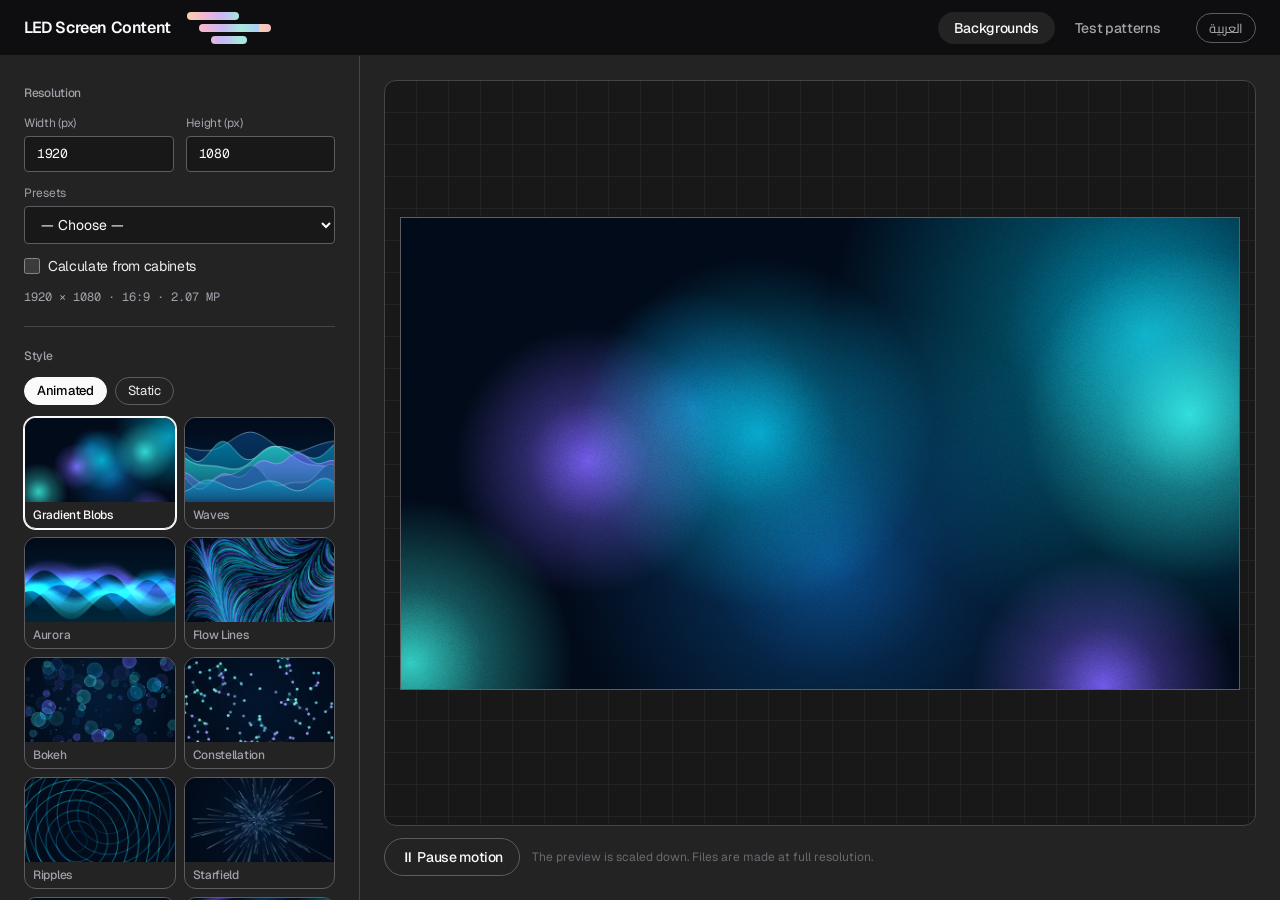
==== commit 5f100aed: "Add static backgrounds, six more animated styles, and a screensaver page Styles now come in two kind" ====
--- a/abstract.html
+++ b/abstract.html
@@ -51,7 +51,12 @@
 
       <section>
         <h2 data-i18n="ab.style">Style</h2>
+        <div class="seg kind-seg" id="kindSeg" role="radiogroup" aria-label="Style type" data-i18n-aria="ab.kindAria">
+          <label><input type="radio" name="kind" value="animated" checked><span data-i18n="ab.kindAnimated">Animated</span></label>
+          <label><input type="radio" name="kind" value="static"><span data-i18n="ab.kindStatic">Static</span></label>
+        </div>
         <div class="styles" id="styles"></div>
+        <p class="note" id="kindNote" hidden></p>
       </section>
 
       <section>
@@ -189,6 +194,33 @@
         <p class="note" data-i18n="ab.loopNote">The video loops seamlessly: the last frame flows into the first.</p>
       </section>
 
+      <section>
+        <h2 data-i18n="ss.title">Screensaver</h2>
+        <p class="note" data-i18n="ss.intro">Play this background live and full screen on any computer, at its own resolution, with no file to download.</p>
+        <div class="row btns ss-btns">
+          <a class="pill pill-ghost pill-sm" id="ssOpen" href="screensaver.html" target="_blank" rel="noopener" data-i18n="ss.open">Open full screen</a>
+          <button type="button" class="ghost" id="ssCopy" data-i18n="ss.copy">Copy screensaver link</button>
+        </div>
+        <details class="howto">
+          <summary data-i18n="ss.how">Set it as the screensaver</summary>
+          <h3>Windows</h3>
+          <ol>
+            <li><span data-i18n="ss.win1">Install Lively Wallpaper (free, open source):</span> <a href="https://github.com/rocksdanister/lively" target="_blank" rel="noopener">github.com/rocksdanister/lively</a></li>
+            <li data-i18n="ss.win2">In Lively, add a wallpaper and paste the screensaver link.</li>
+            <li data-i18n="ss.win3">Open Lively's Settings → Screensaver and follow the steps.</li>
+          </ol>
+          <h3>Mac</h3>
+          <ol>
+            <li><span data-i18n="ss.mac1">Install WebViewScreenSaver (free, open source):</span> <a href="https://github.com/liquidx/webviewscreensaver" target="_blank" rel="noopener">github.com/liquidx/webviewscreensaver</a></li>
+            <li data-i18n="ss.mac2">Open System Settings → Screen Saver and choose WebViewScreenSaver.</li>
+            <li data-i18n="ss.mac3">Open its Options and add the screensaver link.</li>
+          </ol>
+          <h3 data-i18n="ss.stillTitle">Still image, no extra app</h3>
+          <p data-i18n="ss.still">Download a PNG at your screen size (preset “This screen”), put it in a folder, and choose that folder in the built-in Photos screensaver on Windows or a photo screensaver on Mac.</p>
+          <p class="note" data-i18n="ss.logoNote">The event name is part of the link. The logo is saved in this browser only, so screensaver apps won't show it.</p>
+        </details>
+      </section>
+
       <section class="actions">
         <button type="button" id="dlPng" class="primary" data-i18n="ab.dlPng">Download PNG image</button>
         <button type="button" id="dlMp4" class="primary alt" data-i18n="ab.dlMp4">Download MP4 video</button>
--- a/style.css
+++ b/style.css
@@ -583,3 +583,18 @@
   .tabs a { padding: 6px 8px; font-size: 12px; }
   .lang-toggle { padding: 4px 8px; font-size: 12px; }
 }
+
+.kind-seg { margin-bottom: 12px; }
+.style-btn[hidden] { display: none !important; }
+
+/* ---------- screensaver how-to ---------- */
+.ss-btns { margin-top: 12px; }
+.ss-btns .pill, .ss-btns button { flex: 1; }
+.howto { margin-top: 12px; border: 1px solid var(--color-wire-gray); border-radius: var(--radius-card); padding: 12px 16px; background: var(--color-recess-black); }
+.howto summary { cursor: pointer; font-size: 14px; line-height: 20px; font-weight: 500; color: var(--color-off-white); }
+.howto summary:focus-visible { outline: 1px solid var(--color-bone-white); outline-offset: 4px; border-radius: var(--radius-sm); }
+.howto h3 { margin: 16px 0 6px; color: var(--color-bone-white); font-size: 13px; }
+.howto ol { margin: 0; padding-inline-start: 20px; color: var(--color-off-white); font-size: 13px; line-height: 20px; }
+.howto li + li { margin-top: 4px; }
+.howto p { margin: 6px 0 0; color: var(--color-off-white); font-size: 13px; line-height: 20px; }
+.howto a { color: var(--color-bone-white); word-break: break-all; }
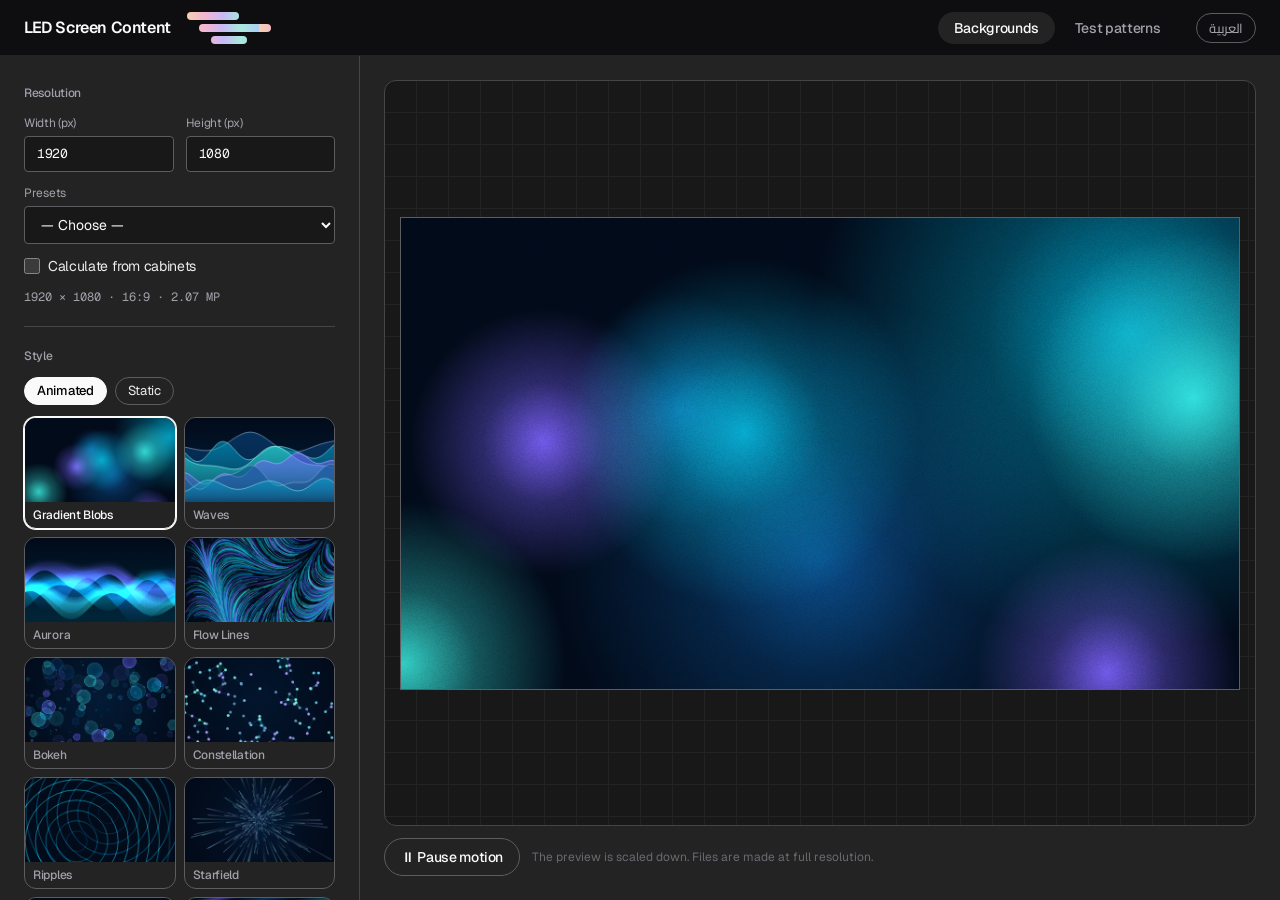
==== commit b0b2ef13: "Cabinets: shared section, custom types, weight/power, ports, filenames - cabinets.js: one cabinet se" ====
--- a/abstract.html
+++ b/abstract.html
@@ -36,15 +36,52 @@
         <label><span data-i18n="res.presets">Presets</span><select id="preset"></select></label>
         <label class="check"><input type="checkbox" id="cabOn"> <span data-i18n="res.cab">Calculate from cabinets</span></label>
         <div id="cabFields" class="cab-fields" hidden>
-          <div class="row">
-            <label><span data-i18n="cab.cols">Columns</span><input type="number" id="cabCols" min="1" value="12"></label>
-            <label><span data-i18n="cab.rows">Rows</span><input type="number" id="cabRows" min="1" value="4"></label>
-          </div>
-          <div class="row">
-            <label><span data-i18n="cab.w">Cabinet width (px)</span><input type="number" id="cabW" min="1" value="128"></label>
-            <label><span data-i18n="cab.h">Cabinet height (px)</span><input type="number" id="cabH" min="1" value="128"></label>
-          </div>
-        </div>
+          <label><span data-i18n="panel.label">Cabinet type (pixel pitch)</span>
+            <select id="panel"></select>
+          </label>
+          <div class="row btns cab-btns">
+            <button type="button" id="cabAdd" class="ghost" data-i18n="cab.add">New cabinet type</button>
+            <button type="button" id="cabDel" class="ghost" hidden data-i18n="cab.del">Delete this type</button>
+          </div>
+          <div id="cabForm" class="cab-form" hidden>
+            <label><span data-i18n="ct.name">Name</span><input type="text" id="ctName" maxlength="40" placeholder="e.g. Absen PL2.5" data-i18n-ph="ct.namePh"></label>
+            <div class="row">
+              <label><span data-i18n="ct.mmW">Width (mm)</span><input type="number" id="ctMmW" min="1" step="0.1"></label>
+              <label><span data-i18n="ct.mmH">Height (mm)</span><input type="number" id="ctMmH" min="1" step="0.1"></label>
+            </div>
+            <div class="row">
+              <label><span data-i18n="cab.w">Cabinet width (px)</span><input type="number" id="ctPxW" min="1"></label>
+              <label><span data-i18n="cab.h">Cabinet height (px)</span><input type="number" id="ctPxH" min="1"></label>
+            </div>
+            <div class="row">
+              <label><span data-i18n="cab.kg">Weight per cabinet (kg)</span><input type="number" id="ctKg" min="0" step="0.1"></label>
+              <label><span data-i18n="cab.watt">Max power per cabinet (W)</span><input type="number" id="ctWatt" min="0"></label>
+            </div>
+            <div class="row btns">
+              <button type="button" id="ctSave" data-i18n="ct.save">Save type</button>
+              <button type="button" id="ctCancel" class="ghost" data-i18n="ct.cancel">Cancel</button>
+            </div>
+            <p class="physical err" id="ctMsg" role="status"></p>
+          </div>
+                    <div class="row">
+              <label><span data-i18n="scr.w">Screen width (m)</span><input type="number" id="scrW" min="0" step="0.01" inputmode="decimal"></label>
+              <label><span data-i18n="scr.h">Screen height (m)</span><input type="number" id="scrH" min="0" step="0.01" inputmode="decimal"></label>
+            </div>
+            <p class="physical scr-note" id="scrNote" data-i18n="scr.needPanel" hidden>Choose a cabinet type to enter the screen size in meters.</p>
+            <div class="row">
+              <label><span data-i18n="cab.cols">Columns</span><input type="number" id="cabCols" min="1" value="12"></label>
+              <label><span data-i18n="cab.rows">Rows</span><input type="number" id="cabRows" min="1" value="4"></label>
+            </div>
+            <div class="row">
+              <label><span data-i18n="cab.w">Cabinet width (px)</span><input type="number" id="cabW" min="1" value="192"></label>
+              <label><span data-i18n="cab.h">Cabinet height (px)</span><input type="number" id="cabH" min="1" value="192"></label>
+            </div>
+            <div class="row">
+              <label><span data-i18n="cab.kg">Weight per cabinet (kg)</span><input type="number" id="cabKg" min="0" step="0.1" value="7.5"></label>
+              <label><span data-i18n="cab.watt">Max power per cabinet (W)</span><input type="number" id="cabWatt" min="0" value="180"></label>
+            </div>
+        </div>
+        <div class="summary" id="summary" hidden></div>
         <p class="meta" id="meta"></p>
         <p class="warn" id="warn" hidden></p>
       </section>
@@ -255,6 +292,7 @@
   <script src="text.js"></script>
   <script src="anim.js"></script>
   <script src="video.js"></script>
+  <script src="cabinets.js"></script>
   <script src="abstract.js"></script>
 </body>
 </html>
--- a/style.css
+++ b/style.css
@@ -170,6 +170,18 @@
 
 .cab-fields { transition: opacity .15s; }
 .cab-fields.off { opacity: .4; pointer-events: none; }
+.physical { margin: 12px 0 0; color: var(--color-mute-gray); font-size: 12px; line-height: 18px; }
+.scr-note { margin: -4px 0 12px; }
+.cab-form { border: 1px solid var(--color-smoke); border-radius: 12px; padding: 12px; margin: 0 0 12px; }
+.cab-form .physical:empty { display: none; }
+.cab-btns { margin: -4px 0 12px; }
+.summary { margin-top: 12px; display: grid; grid-template-columns: 1fr 1fr; gap: 8px; }
+.summary div { border: 1px solid var(--color-smoke); border-radius: 4px; padding: 8px 10px; min-width: 0; }
+.summary span { display: block; color: var(--color-mute-gray); font-size: 12px; line-height: 16px; }
+.summary b { display: block; font-family: var(--font-mono); font-weight: 500; font-size: 14px; line-height: 20px; color: var(--color-off-white); direction: ltr; text-align: start; overflow-wrap: anywhere; }
+.summary .physical { grid-column: 1 / -1; margin: 0; white-space: pre-line; }
+[dir=rtl] .summary b { text-align: right; }
+.summary .err { color: var(--color-bone-white); font-weight: 600; }
 
 /* segmented choice (test-pattern backgrounds) */
 .seg { display: flex; flex-wrap: wrap; gap: 8px; }
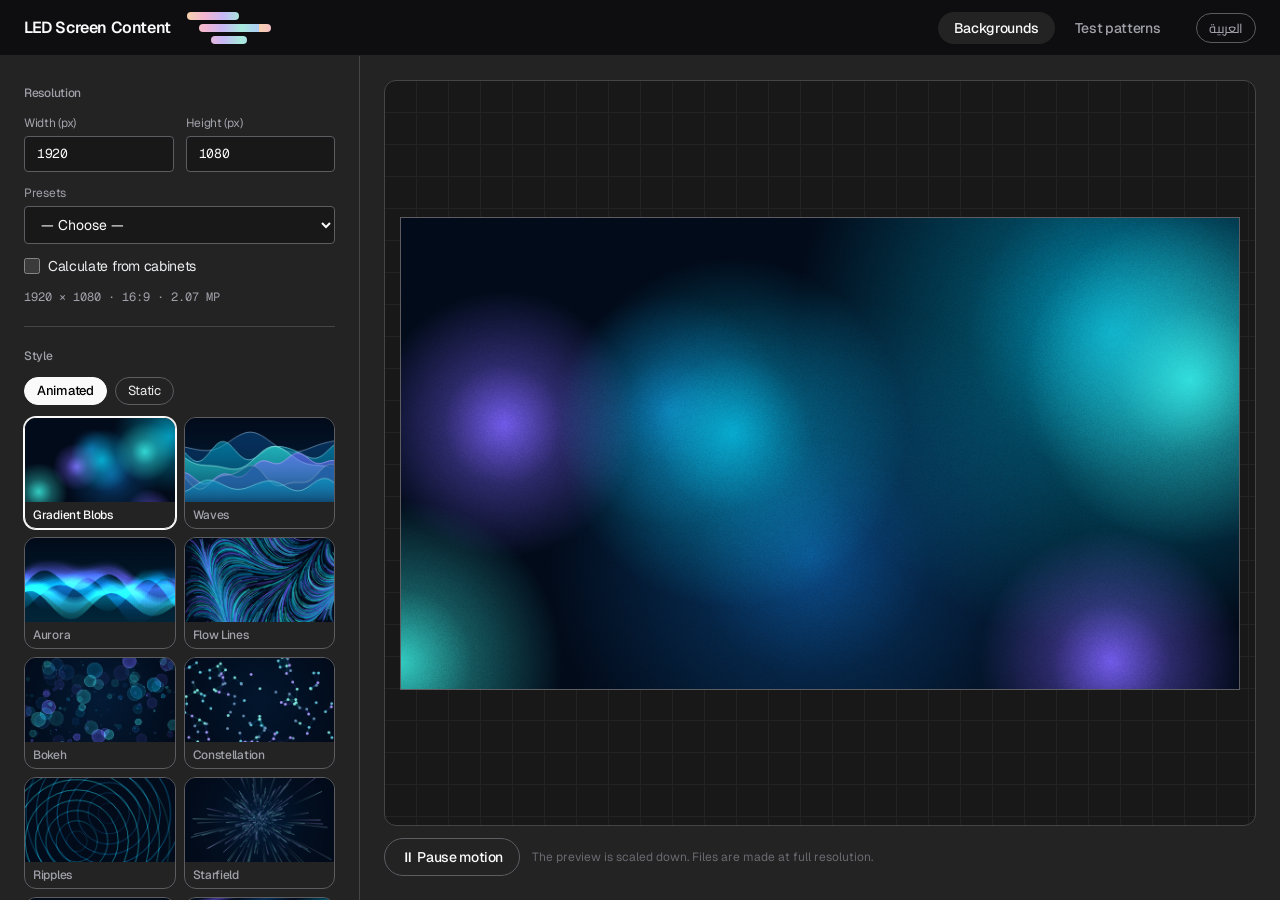
==== commit b8408085: "Backgrounds: 12 new static styles, blur panel behind logo and text - Static styles: Hex Grid, Sunbur" ====
--- a/abstract.html
+++ b/abstract.html
@@ -157,6 +157,12 @@
           <label><span data-i18n="ab.opacity">Opacity</span>
             <input type="range" id="logoOpacity" min="0.1" max="1" step="0.05" value="1">
           </label>
+          <label><span data-i18n="bd.blur">Blur behind</span>
+            <input type="range" id="logoBlur" min="0" max="1" step="0.05" value="0">
+          </label>
+          <label><span data-i18n="bd.dim">Darken behind</span>
+            <input type="range" id="logoDim" min="0" max="1" step="0.05" value="0">
+          </label>
           <label><span data-i18n="ab.motion">Motion in video</span><select id="logoAnim"></select></label>
         </div>
       </section>
@@ -200,6 +206,12 @@
             <label class="inline"><span data-i18n="ab.color">Color</span> <input type="color" id="textColor" value="#ffffff"></label>
             <label class="check"><input type="checkbox" id="textShadow" checked> <span data-i18n="ab.shadow">Soft shadow</span></label>
           </div>
+          <label><span data-i18n="bd.blur">Blur behind</span>
+            <input type="range" id="textBlur" min="0" max="1" step="0.05" value="0">
+          </label>
+          <label><span data-i18n="bd.dim">Darken behind</span>
+            <input type="range" id="textDim" min="0" max="1" step="0.05" value="0">
+          </label>
           <label><span data-i18n="ab.motion">Motion in video</span><select id="textAnim"></select></label>
           <p class="note" data-i18n="ab.motionNote">Motion shows in the video and in the preview while it plays. PNG images are exported without motion.</p>
         </div>
@@ -291,6 +303,7 @@
   <script src="logo.js"></script>
   <script src="text.js"></script>
   <script src="anim.js"></script>
+  <script src="backdrop.js"></script>
   <script src="video.js"></script>
   <script src="cabinets.js"></script>
   <script src="abstract.js"></script>
--- a/style.css
+++ b/style.css
@@ -507,15 +507,7 @@
   border-bottom: 1px solid var(--color-wire-gray);
 }
 .tool-body { display: flex; flex-direction: column; align-items: flex-start; gap: 12px; padding: 24px; flex: 1; }
-.tag {
-  padding: 2px 8px;
-  border: 1px solid var(--color-wire-gray);
-  border-radius: var(--radius-sm);
-  font-size: 12px;
-  line-height: 18px;
-  color: var(--color-mute-gray);
-}
-.tool-body h3 { margin: 4px 0 0; font-size: 20px; line-height: 28px; font-weight: 600; }
+.tool-body h3 { margin: 0; font-size: 20px; line-height: 28px; font-weight: 600; }
 .tool-body p { margin: 0; font-size: 14px; line-height: 22px; color: var(--color-mute-gray); }
 .feats { margin: 0 0 8px; padding: 0; list-style: none; display: flex; flex-direction: column; gap: 8px; flex: 1; }
 .feats li { position: relative; padding-inline-start: 20px; font-size: 14px; line-height: 20px; color: var(--color-off-white); }
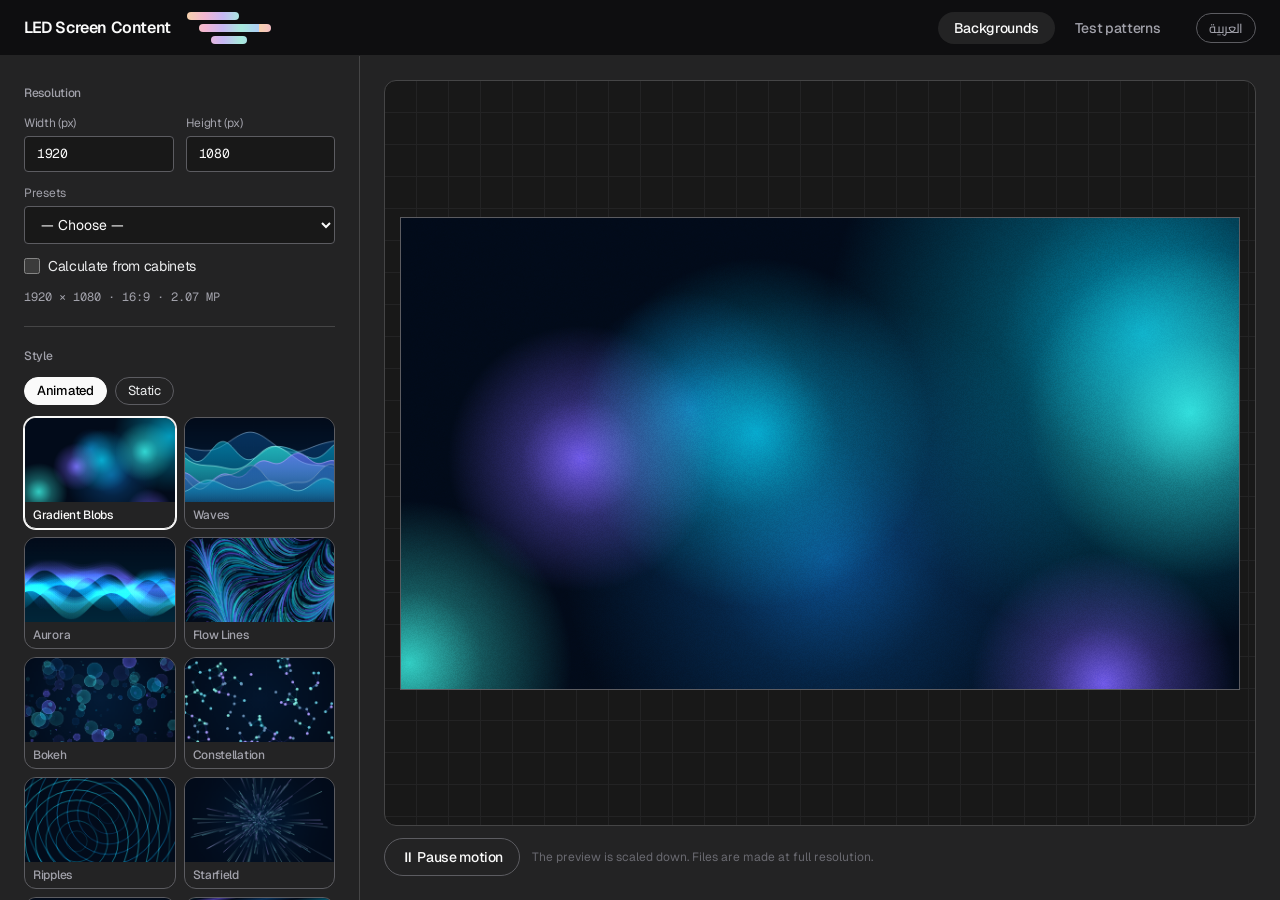
==== commit 3d8709fe: "Backgrounds: glass panel with full-width band and directional fade The panel behind the logo / event" ====
--- a/abstract.html
+++ b/abstract.html
@@ -157,12 +157,33 @@
           <label><span data-i18n="ab.opacity">Opacity</span>
             <input type="range" id="logoOpacity" min="0.1" max="1" step="0.05" value="1">
           </label>
-          <label><span data-i18n="bd.blur">Blur behind</span>
-            <input type="range" id="logoBlur" min="0" max="1" step="0.05" value="0">
-          </label>
-          <label><span data-i18n="bd.dim">Darken behind</span>
-            <input type="range" id="logoDim" min="0" max="1" step="0.05" value="0">
-          </label>
+          <label><span data-i18n="bd.panel">Glass panel behind</span>
+            <select id="logoBd">
+              <option value="off" data-i18n="bd.off">Off</option>
+              <option value="box" data-i18n="bd.box">Around it</option>
+              <option value="band" data-i18n="bd.band">Full-width band</option>
+            </select>
+          </label>
+          <div id="logoBdOpts" class="bd-opts" hidden>
+            <label><span data-i18n="bd.blur">Blur</span><input type="range" id="logoBlur" min="0" max="1" step="0.05"></label>
+            <label><span data-i18n="bd.dim">Darken</span><input type="range" id="logoDim" min="0" max="1" step="0.05"></label>
+            <label><span data-i18n="bd.shine">Glass shine</span><input type="range" id="logoShine" min="0" max="1" step="0.05"></label>
+            <div class="row">
+              <label><span data-i18n="bd.fade">Fade out</span>
+                <select id="logoFade">
+                  <option value="none" data-i18n="bd.fNone">No fade</option>
+                  <option value="all" data-i18n="bd.fAll">All edges</option>
+                  <option value="t" data-i18n="bd.fT">Top</option>
+                  <option value="b" data-i18n="bd.fB">Bottom</option>
+                  <option value="l" data-i18n="bd.fL">Left</option>
+                  <option value="r" data-i18n="bd.fR">Right</option>
+                  <option value="tb" data-i18n="bd.fTB">Top and bottom</option>
+                  <option value="lr" data-i18n="bd.fLR">Left and right</option>
+                </select>
+              </label>
+              <label><span data-i18n="bd.fadeSize">Fade size</span><input type="range" id="logoFadeSize" min="0" max="1" step="0.05"></label>
+            </div>
+          </div>
           <label><span data-i18n="ab.motion">Motion in video</span><select id="logoAnim"></select></label>
         </div>
       </section>
@@ -206,12 +227,33 @@
             <label class="inline"><span data-i18n="ab.color">Color</span> <input type="color" id="textColor" value="#ffffff"></label>
             <label class="check"><input type="checkbox" id="textShadow" checked> <span data-i18n="ab.shadow">Soft shadow</span></label>
           </div>
-          <label><span data-i18n="bd.blur">Blur behind</span>
-            <input type="range" id="textBlur" min="0" max="1" step="0.05" value="0">
-          </label>
-          <label><span data-i18n="bd.dim">Darken behind</span>
-            <input type="range" id="textDim" min="0" max="1" step="0.05" value="0">
-          </label>
+          <label><span data-i18n="bd.panel">Glass panel behind</span>
+            <select id="textBd">
+              <option value="off" data-i18n="bd.off">Off</option>
+              <option value="box" data-i18n="bd.box">Around it</option>
+              <option value="band" data-i18n="bd.band">Full-width band</option>
+            </select>
+          </label>
+          <div id="textBdOpts" class="bd-opts" hidden>
+            <label><span data-i18n="bd.blur">Blur</span><input type="range" id="textBlur" min="0" max="1" step="0.05"></label>
+            <label><span data-i18n="bd.dim">Darken</span><input type="range" id="textDim" min="0" max="1" step="0.05"></label>
+            <label><span data-i18n="bd.shine">Glass shine</span><input type="range" id="textShine" min="0" max="1" step="0.05"></label>
+            <div class="row">
+              <label><span data-i18n="bd.fade">Fade out</span>
+                <select id="textFade">
+                  <option value="none" data-i18n="bd.fNone">No fade</option>
+                  <option value="all" data-i18n="bd.fAll">All edges</option>
+                  <option value="t" data-i18n="bd.fT">Top</option>
+                  <option value="b" data-i18n="bd.fB">Bottom</option>
+                  <option value="l" data-i18n="bd.fL">Left</option>
+                  <option value="r" data-i18n="bd.fR">Right</option>
+                  <option value="tb" data-i18n="bd.fTB">Top and bottom</option>
+                  <option value="lr" data-i18n="bd.fLR">Left and right</option>
+                </select>
+              </label>
+              <label><span data-i18n="bd.fadeSize">Fade size</span><input type="range" id="textFadeSize" min="0" max="1" step="0.05"></label>
+            </div>
+          </div>
           <label><span data-i18n="ab.motion">Motion in video</span><select id="textAnim"></select></label>
           <p class="note" data-i18n="ab.motionNote">Motion shows in the video and in the preview while it plays. PNG images are exported without motion.</p>
         </div>
--- a/style.css
+++ b/style.css
@@ -181,6 +181,7 @@
 .summary b { display: block; font-family: var(--font-mono); font-weight: 500; font-size: 14px; line-height: 20px; color: var(--color-off-white); direction: ltr; text-align: start; overflow-wrap: anywhere; }
 .summary .physical { grid-column: 1 / -1; margin: 0; white-space: pre-line; }
 [dir=rtl] .summary b { text-align: right; }
+.bd-opts { border-inline-start: 1px solid var(--color-smoke); padding-inline-start: 12px; margin-bottom: 12px; }
 .summary .err { color: var(--color-bone-white); font-weight: 600; }
 
 /* segmented choice (test-pattern backgrounds) */
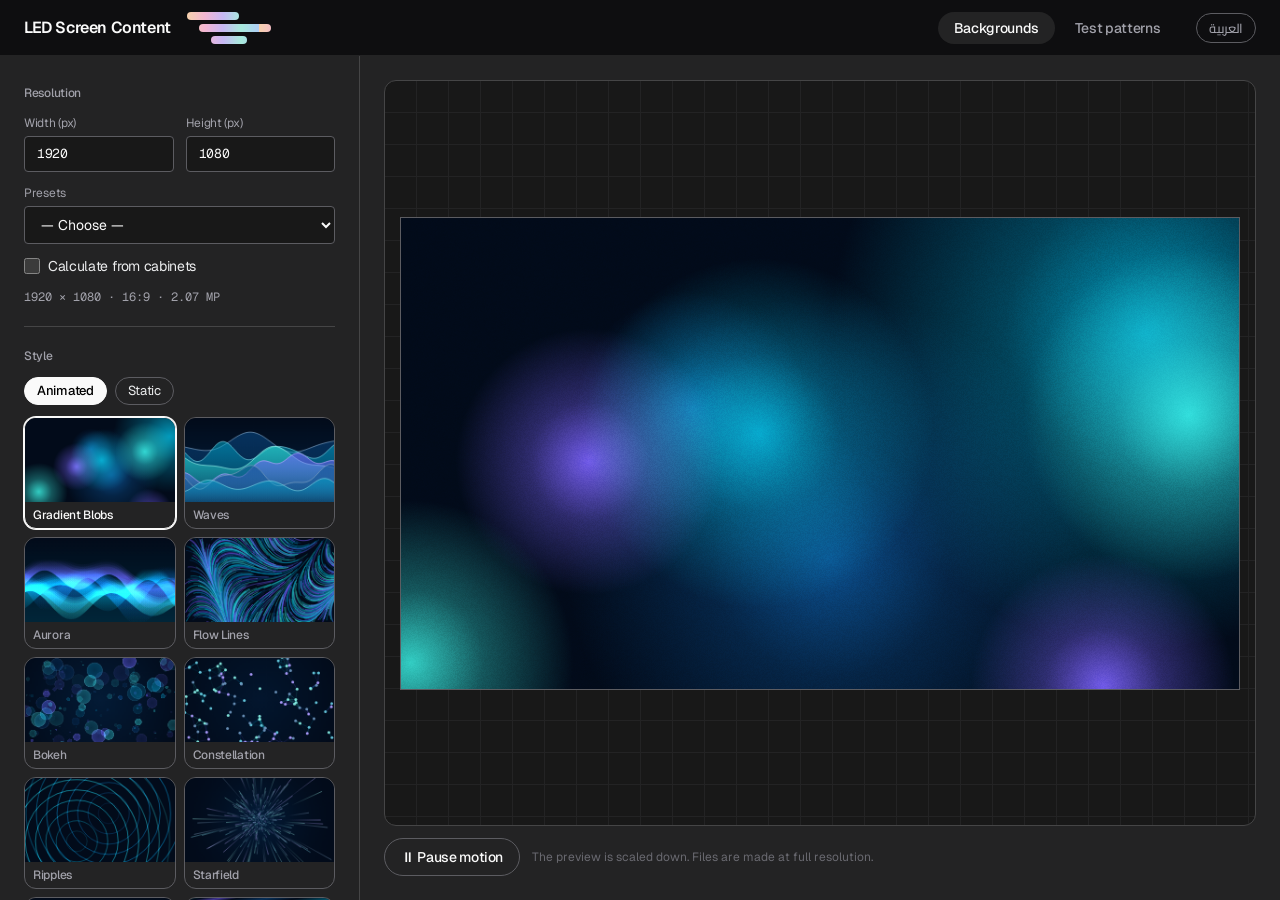
==== commit c1ce6db2: "Static styles: size and light controls, seed varies every style - prepS(): every static style takes " ====
--- a/abstract.html
+++ b/abstract.html
@@ -115,6 +115,14 @@
         <label><span data-i18n="ab.density">Density</span>
           <input type="range" id="density" min="0" max="1" step="0.05" value="0.5">
         </label>
+        <div id="staticOpts" hidden>
+          <label><span data-i18n="ab.scale">Size of shapes</span>
+            <input type="range" id="scale" min="0" max="1" step="0.05" value="0.5">
+          </label>
+          <label><span data-i18n="ab.glow">Light</span>
+            <input type="range" id="glow" min="0" max="1" step="0.05" value="0.5">
+          </label>
+        </div>
         <label class="check"><input type="checkbox" id="grain" checked> <span data-i18n="ab.grain">Light grain (reduces banding on the screen)</span></label>
       </section>
 
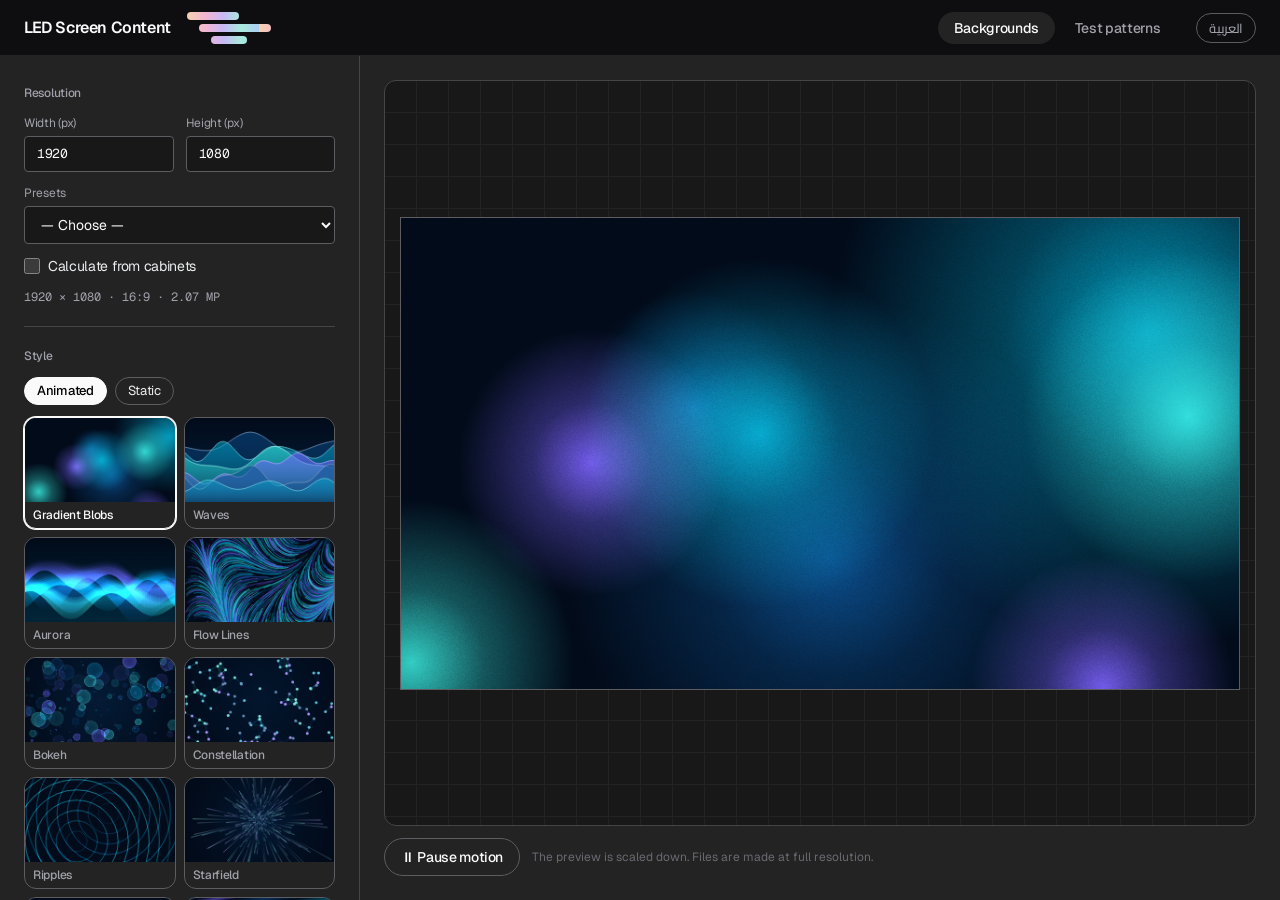
==== commit 2be8ca07: "Sharper MP4 export: higher bitrate and a video quality option At ~0.12 bits per pixel (8 Mbps for 10" ====
--- a/abstract.html
+++ b/abstract.html
@@ -290,6 +290,14 @@
             </select>
           </label>
         </div>
+        <label><span data-i18n="ab.vq">Video quality</span>
+          <select id="vq">
+            <option value="std" data-i18n="ab.vqStd">Standard (smaller file)</option>
+            <option value="high" data-i18n="ab.vqHigh" selected>High</option>
+            <option value="max" data-i18n="ab.vqMax">Maximum (big file)</option>
+          </select>
+        </label>
+        <p class="note" data-i18n="ab.vqNote">Thin lines, rain and stars need High or Maximum; smooth gradients look fine at Standard.</p>
         <p class="note" data-i18n="ab.loopNote">The video loops seamlessly: the last frame flows into the first.</p>
       </section>
 
